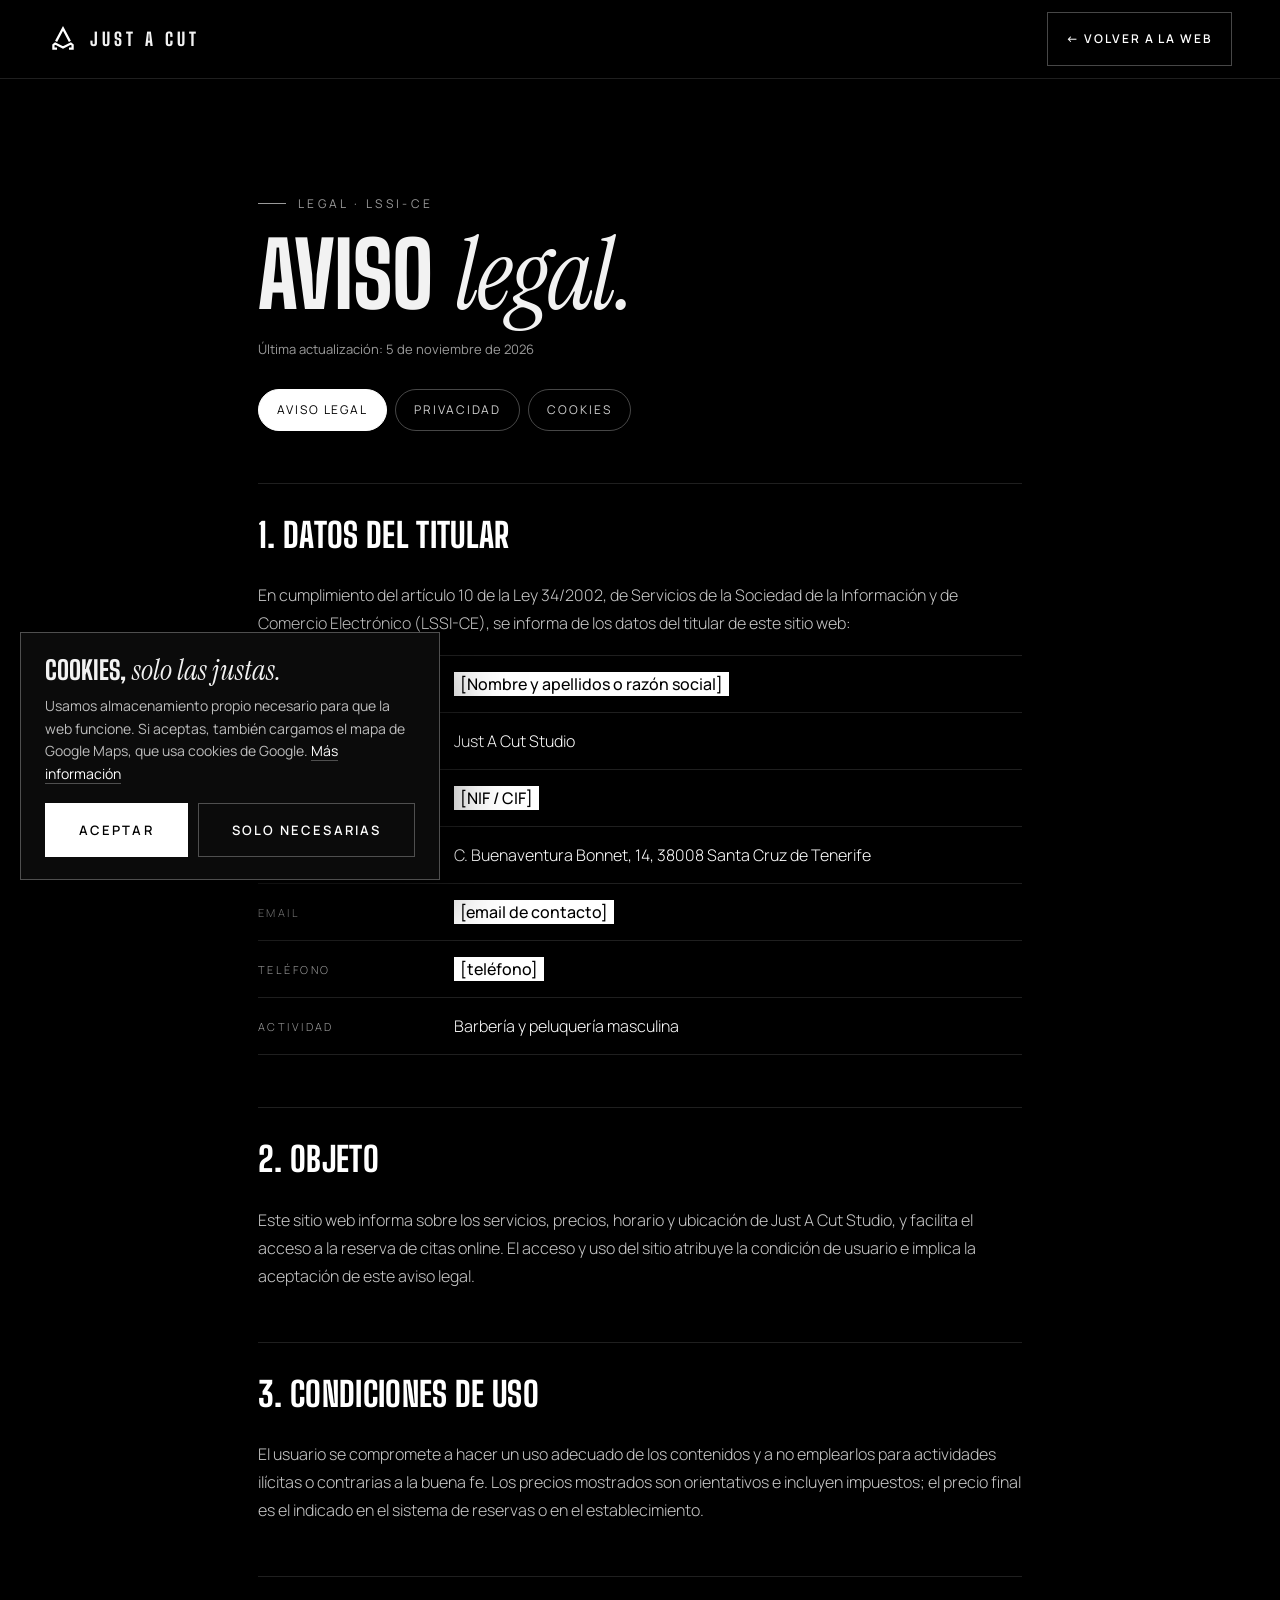
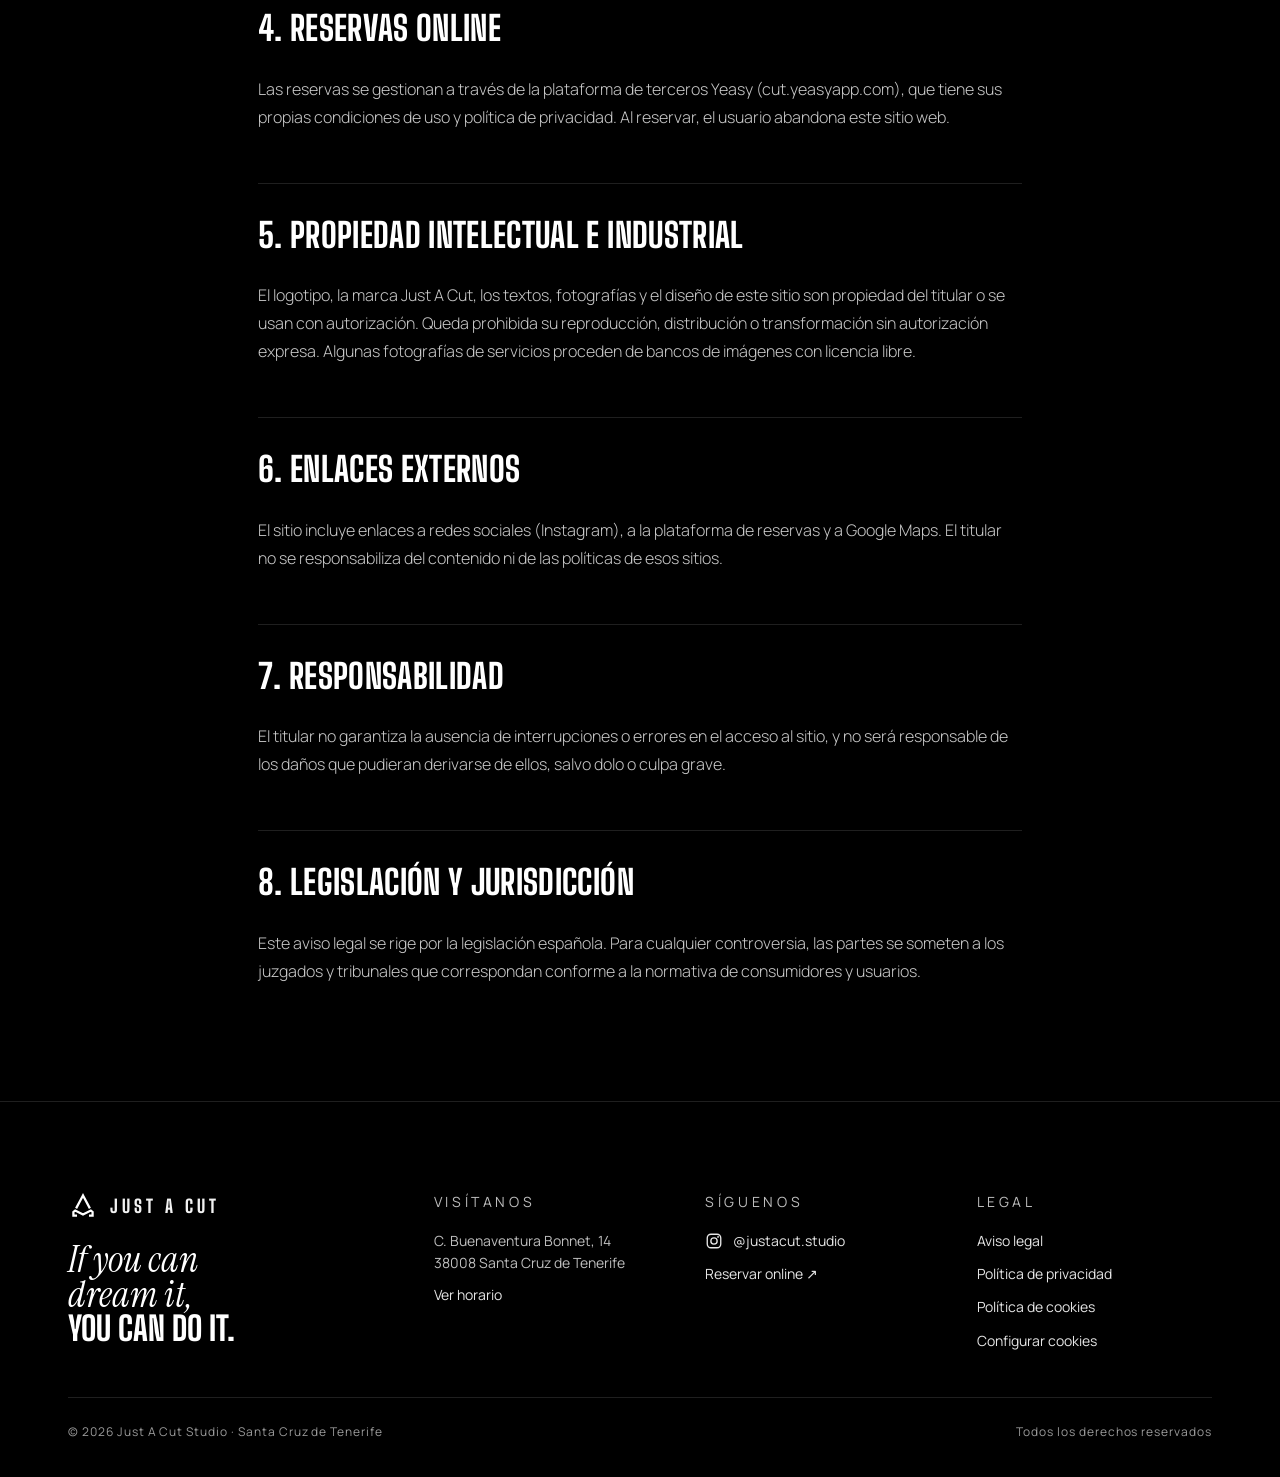
==== aviso-legal.html @ 25619ff8 "Legal pages, cookie consent, gallery spotlight, Ali & Hamu sections, history, chair CTA" ====
<!doctype html>
<html lang="es">
<head>
  <meta charset="utf-8">
  <meta name="viewport" content="width=device-width, initial-scale=1, viewport-fit=cover">
  <title>Aviso legal · Just A Cut</title>
  <meta name="robots" content="noindex, follow">
  <meta name="theme-color" content="#000000">
  <link rel="icon" href="assets/logo.svg" type="image/svg+xml">
  <link rel="preconnect" href="https://fonts.googleapis.com">
  <link rel="preconnect" href="https://fonts.gstatic.com" crossorigin>
  <link href="https://fonts.googleapis.com/css2?family=Big+Shoulders+Display:wght@500;700;800;900&family=Instrument+Serif:ital@0;1&family=Manrope:wght@300;400;500;600&display=swap" rel="stylesheet">
  <link rel="stylesheet" href="styles.css">
</head>
<body class="legal-page is-ready">
  <header class="nav is-scrolled legal-nav">
    <a href="index.html" class="nav-brand"><img src="assets/logo.svg" alt="" width="30" height="30"><span>JUST A CUT</span></a>
    <a href="index.html" class="btn btn-ghost legal-back">← Volver a la web</a>
  </header>
  <main class="legal">
    <div class="container legal-wrap">
      <p class="eyebrow">Legal · LSSI-CE</p>
      <h1 class="h2 h2-mix"><span class="t-caps">Aviso</span> <em class="t-serif">legal.</em></h1>
      <p class="legal-upd">Última actualización: 5 de noviembre de 2026</p>
      <nav class="legal-tabs" aria-label="Textos legales">
        <a href="aviso-legal.html" aria-current="page">Aviso legal</a>
        <a href="privacidad.html">Privacidad</a>
        <a href="cookies.html">Cookies</a>
      </nav>
      <article class="legal-body">

<h2>1. Datos del titular</h2>
<p>En cumplimiento del artículo 10 de la Ley 34/2002, de Servicios de la Sociedad de la Información y de Comercio Electrónico (LSSI-CE), se informa de los datos del titular de este sitio web:</p>
<dl class="legal-data">
  <div><dt>Titular</dt><dd><span class="ph">[Nombre y apellidos o razón social]</span></dd></div>
  <div><dt>Nombre comercial</dt><dd>Just A Cut Studio</dd></div>
  <div><dt>NIF / CIF</dt><dd><span class="ph">[NIF / CIF]</span></dd></div>
  <div><dt>Domicilio</dt><dd>C. Buenaventura Bonnet, 14, 38008 Santa Cruz de Tenerife</dd></div>
  <div><dt>Email</dt><dd><span class="ph">[email de contacto]</span></dd></div>
  <div><dt>Teléfono</dt><dd><span class="ph">[teléfono]</span></dd></div>
  <div><dt>Actividad</dt><dd>Barbería y peluquería masculina</dd></div>
</dl>
<h2>2. Objeto</h2>
<p>Este sitio web informa sobre los servicios, precios, horario y ubicación de Just A Cut Studio, y facilita el acceso a la reserva de citas online. El acceso y uso del sitio atribuye la condición de usuario e implica la aceptación de este aviso legal.</p>
<h2>3. Condiciones de uso</h2>
<p>El usuario se compromete a hacer un uso adecuado de los contenidos y a no emplearlos para actividades ilícitas o contrarias a la buena fe. Los precios mostrados son orientativos e incluyen impuestos; el precio final es el indicado en el sistema de reservas o en el establecimiento.</p>
<h2>4. Reservas online</h2>
<p>Las reservas se gestionan a través de la plataforma de terceros Yeasy (cut.yeasyapp.com), que tiene sus propias condiciones de uso y política de privacidad. Al reservar, el usuario abandona este sitio web.</p>
<h2>5. Propiedad intelectual e industrial</h2>
<p>El logotipo, la marca Just A Cut, los textos, fotografías y el diseño de este sitio son propiedad del titular o se usan con autorización. Queda prohibida su reproducción, distribución o transformación sin autorización expresa. Algunas fotografías de servicios proceden de bancos de imágenes con licencia libre.</p>
<h2>6. Enlaces externos</h2>
<p>El sitio incluye enlaces a redes sociales (Instagram), a la plataforma de reservas y a Google Maps. El titular no se responsabiliza del contenido ni de las políticas de esos sitios.</p>
<h2>7. Responsabilidad</h2>
<p>El titular no garantiza la ausencia de interrupciones o errores en el acceso al sitio, y no será responsable de los daños que pudieran derivarse de ellos, salvo dolo o culpa grave.</p>
<h2>8. Legislación y jurisdicción</h2>
<p>Este aviso legal se rige por la legislación española. Para cualquier controversia, las partes se someten a los juzgados y tribunales que correspondan conforme a la normativa de consumidores y usuarios.</p>

      </article>
    </div>
  </main>
  <footer class="footer">
    <div class="container">
      <div class="footer-grid">
        <div class="footer-brand">
          <a href="index.html#inicio" class="nav-brand"><img src="assets/logo.svg" alt="" width="30" height="30"><span>JUST A CUT</span></a>
          <p class="footer-quote"><em>If you can dream it,</em> you can do it.</p>
        </div>
        <div class="footer-col">
          <p class="footer-k">Visítanos</p>
          <p>C. Buenaventura Bonnet, 14<br>38008 Santa Cruz de Tenerife</p>
          <a href="index.html#horario">Ver horario</a>
        </div>
        <div class="footer-col">
          <p class="footer-k">Síguenos</p>
          <a class="footer-social" href="https://www.instagram.com/justacut.studio/" target="_blank" rel="noopener"><svg viewBox="0 0 24 24" width="18" height="18" aria-hidden="true"><rect x="3" y="3" width="18" height="18" rx="5" fill="none" stroke="currentColor" stroke-width="1.8"/><circle cx="12" cy="12" r="4.2" fill="none" stroke="currentColor" stroke-width="1.8"/><circle cx="17.4" cy="6.6" r="1.2" fill="currentColor"/></svg><span>@justacut.studio</span></a>
          <a href="https://cut.yeasyapp.com/LoAVEZ" target="_blank" rel="noopener">Reservar online ↗</a>
        </div>
        <div class="footer-col">
          <p class="footer-k">Legal</p>
          <a href="aviso-legal.html">Aviso legal</a>
          <a href="privacidad.html">Política de privacidad</a>
          <a href="cookies.html">Política de cookies</a>
          <button type="button" class="footer-link js-cookie-settings">Configurar cookies</button>
        </div>
      </div>
      <div class="footer-bottom">
        <p>© <span id="year">2026</span> Just A Cut Studio · Santa Cruz de Tenerife</p>
        <p>Todos los derechos reservados</p>
      </div>
    </div>
  </footer>
  <script src="consent.js"></script>
</body>
</html>
---- styles.css ----
/* =========================================================
   JUST A CUT · Estudio de barbería · Santa Cruz de Tenerife
   ========================================================= */
:root {
  --black: #000;
  --ink: #0a0a0a;
  --ink-2: #121212;
  --line: rgba(255, 255, 255, .12);
  --line-strong: rgba(255, 255, 255, .28);
  --white: #fff;
  --text: #f2f2f2;
  --muted: #9a9a9a;
  --display: "Big Shoulders Display", "Arial Narrow", Impact, sans-serif;
  --body: "Manrope", system-ui, -apple-system, "Segoe UI", sans-serif;
  --ease: cubic-bezier(.2, .7, .1, 1);
  --gutter: clamp(16px, 4vw, 48px);
}

*, *::before, *::after { box-sizing: border-box; }
html { scroll-behavior: smooth; -webkit-text-size-adjust: 100%; }
body {
  margin: 0;
  background: var(--black);
  color: var(--text);
  font-family: var(--body);
  font-size: 16px;
  line-height: 1.6;
  -webkit-font-smoothing: antialiased;
  overflow-x: hidden;
}
body.is-intro { overflow: hidden; }
img { max-width: 100%; display: block; }
a { color: inherit; text-decoration: none; }
::selection { background: #fff; color: #000; }

.container { width: 100%; max-width: 1240px; margin: 0 auto; padding: 0 var(--gutter); }

/* ---------- Tipografía ---------- */
.eyebrow {
  font-size: 12px;
  letter-spacing: .28em;
  text-transform: uppercase;
  color: var(--muted);
  margin: 0 0 20px;
  display: flex; align-items: center; gap: 12px;
}
.eyebrow::before { content: ""; width: 28px; height: 1px; background: currentColor; }
.h2 {
  font-family: var(--display);
  font-weight: 800;
  text-transform: uppercase;
  font-size: clamp(44px, 7vw, 104px);
  line-height: .9;
  letter-spacing: -.005em;
  margin: 0 0 28px;
}
.muted { color: #555; }
.lead { font-size: clamp(16px, 1.4vw, 19px); color: #c9c9c9; max-width: 54ch; font-weight: 300; }
.note { color: var(--muted); font-size: 14px; margin-top: 32px; }

/* ---------- Botones ---------- */
.btn {
  --h: 54px;
  display: inline-flex; align-items: center; justify-content: center; gap: 10px;
  height: var(--h); padding: 0 28px;
  font-family: var(--body); font-weight: 600; font-size: 13px;
  letter-spacing: .16em; text-transform: uppercase;
  border: 1px solid var(--white);
  border-radius: 0;
  position: relative; overflow: hidden; isolation: isolate;
  transition: color .45s var(--ease), border-color .45s var(--ease);
  cursor: pointer;
}
.btn::after {
  content: ""; position: absolute; inset: 0; z-index: -1;
  transform: translateY(101%);
  transition: transform .45s var(--ease);
}
.btn-solid { background: var(--white); color: var(--black); }
.btn-solid::after { background: var(--black); }
.btn-solid:hover { color: var(--white); }
.btn-ghost { color: var(--white); background: transparent; border-color: var(--line-strong); }
.btn-ghost::after { background: var(--white); }
.btn-ghost:hover { color: var(--black); border-color: var(--white); }
.btn:hover::after { transform: translateY(0); }
.btn-sm { --h: 42px; padding: 0 20px; font-size: 12px; }
.btn-lg { --h: 64px; padding: 0 40px; font-size: 14px; }
.btn:focus-visible, a:focus-visible, button:focus-visible { outline: 2px solid #fff; outline-offset: 3px; }

/* =========================================================
   INTRO
   ========================================================= */
#intro {
  position: fixed; inset: 0; z-index: 100;
  background: #000;
  transition: clip-path 1.1s cubic-bezier(.77, 0, .18, 1);
  clip-path: inset(0 0 0 0);
}
#intro.is-leaving { clip-path: inset(0 0 100% 0); }
#intro.is-gone { display: none; }
#intro-canvas { position: absolute; inset: 0; width: 100%; height: 100%; }
.intro-flash {
  position: absolute; inset: 0; background: #fff; opacity: 0; pointer-events: none;
}
.intro-reveal {
  position: absolute; inset: 0;
  display: flex; flex-direction: column; align-items: center; justify-content: center; gap: 26px;
  pointer-events: none;
  background: radial-gradient(ellipse 46% 40% at 50% 50%, rgba(0,0,0,.92) 0%, rgba(0,0,0,.6) 55%, transparent 100%);
  opacity: 0; transition: opacity .6s;
}
#intro.show-logo .intro-reveal { opacity: 1; }
.intro-logo {
  width: clamp(96px, 16vw, 168px); height: auto;
  opacity: 0; transform: scale(.6);
  filter: drop-shadow(0 0 24px rgba(255,255,255,.55));
}
.intro-word {
  display: flex; gap: .32em;
  font-family: var(--display); font-weight: 800;
  font-size: clamp(30px, 6vw, 72px); letter-spacing: .32em; line-height: 1;
  margin-right: -.32em;
}
.intro-word span { opacity: 0; transform: translateY(40%); display: inline-block; }
#intro.show-logo .intro-logo { animation: logoIn 1s var(--ease) forwards; }
#intro.show-logo .intro-word span { animation: wordIn .9s var(--ease) forwards; }
#intro.show-logo .intro-word span:nth-child(1) { animation-delay: .25s; }
#intro.show-logo .intro-word span:nth-child(2) { animation-delay: .35s; }
#intro.show-logo .intro-word span:nth-child(3) { animation-delay: .45s; }
@keyframes logoIn { to { opacity: 1; transform: scale(1); } }
@keyframes wordIn { to { opacity: 1; transform: none; } }

.intro-skip {
  position: absolute; right: var(--gutter); bottom: max(24px, env(safe-area-inset-bottom));
  background: none; border: 0; color: rgba(255,255,255,.55);
  font: 500 11px/1 var(--body); letter-spacing: .28em; text-transform: uppercase;
  padding: 12px 0; cursor: pointer;
  border-bottom: 1px solid rgba(255,255,255,.25);
  transition: color .3s;
}
.intro-skip:hover { color: #fff; }

/* =========================================================
   NAV
   ========================================================= */
.nav {
  position: fixed; top: 0; left: 0; right: 0; z-index: 50;
  display: flex; align-items: center; justify-content: space-between;
  padding: 18px var(--gutter);
  transition: background .4s, padding .4s, border-color .4s;
  border-bottom: 1px solid transparent;
}
.nav.is-scrolled {
  background: rgba(0,0,0,.72);
  backdrop-filter: blur(14px); -webkit-backdrop-filter: blur(14px);
  border-bottom-color: var(--line);
  padding-top: 12px; padding-bottom: 12px;
}
.nav-brand { display: flex; align-items: center; gap: 12px; position: relative; z-index: 2; }
.nav-brand span { font-family: var(--display); font-weight: 800; letter-spacing: .22em; font-size: 18px; }
.nav-links { display: flex; align-items: center; gap: 34px; }
.nav-links a:not(.btn) {
  font-size: 12px; letter-spacing: .2em; text-transform: uppercase; color: #cfcfcf;
  position: relative; padding: 6px 0;
}
.nav-links a:not(.btn)::after {
  content: ""; position: absolute; left: 0; right: 0; bottom: 0; height: 1px; background: #fff;
  transform: scaleX(0); transform-origin: right; transition: transform .4s var(--ease);
}
.nav-links a:not(.btn):hover { color: #fff; }
.nav-links a:not(.btn):hover::after { transform: scaleX(1); transform-origin: left; }
.nav-toggle { display: none; }

@media (max-width: 860px) {
  .nav-toggle {
    display: grid; place-content: center; gap: 7px;
    width: 44px; height: 44px; background: none; border: 0; cursor: pointer; position: relative; z-index: 2;
  }
  .nav-toggle span { width: 26px; height: 1.5px; background: #fff; transition: transform .4s var(--ease); }
  .nav-toggle[aria-expanded="true"] span:first-child { transform: translateY(4.25px) rotate(45deg); }
  .nav-toggle[aria-expanded="true"] span:last-child { transform: translateY(-4.25px) rotate(-45deg); }
  .nav-links {
    position: fixed; inset: 0; background: #000;
    flex-direction: column; justify-content: center; gap: 26px;
    clip-path: inset(0 0 100% 0); transition: clip-path .6s cubic-bezier(.77,0,.18,1);
  }
  .nav-links.is-open { clip-path: inset(0 0 0 0); }
  .nav-links a:not(.btn) { font-family: var(--display); font-size: 44px; font-weight: 800; letter-spacing: .04em; color: #fff; }
  .nav-links .btn { margin-top: 16px; }
}

/* =========================================================
   HERO
   ========================================================= */
.hero {
  position: relative; min-height: 100vh; min-height: 100svh;
  display: flex; align-items: flex-end;
  padding: 140px 0 clamp(64px, 10vh, 120px);
  overflow: hidden;
}
#hero-canvas, #cta-canvas { position: absolute; inset: 0; width: 100%; height: 100%; }
.hero-vignette {
  position: absolute; inset: 0; pointer-events: none;
  background:
    linear-gradient(to top, #000 0%, rgba(0,0,0,.85) 30%, rgba(0,0,0,.15) 70%, rgba(0,0,0,.5) 100%),
    radial-gradient(ellipse at 50% 30%, transparent 30%, rgba(0,0,0,.6) 100%);
}
.hero-content { position: relative; z-index: 2; width: 100%; max-width: 1240px; margin: 0 auto; padding: 0 var(--gutter); }
.hero-title {
  font-family: var(--display); font-weight: 900; text-transform: uppercase;
  font-size: clamp(84px, 17vw, 248px); line-height: .82; letter-spacing: -.01em;
  margin: 0 0 32px;
}
.hero-title .line { display: block; overflow: hidden; padding-bottom: .02em; }
.hero-title .line > span { display: inline-block; transform: translateY(105%); transition: transform 1.2s var(--ease); }
.hero-title .line:nth-child(2) > span { transition-delay: .12s; }
.hero-title .hex-dot { display: inline-block; width: .11em; height: .127em; margin-left: .05em; vertical-align: baseline; }
body.is-ready .hero-title .line > span { transform: none; }
.hero-sub { font-size: clamp(16px, 1.5vw, 20px); color: #bdbdbd; max-width: 46ch; margin: 0 0 36px; font-weight: 300; }
.hero-cta { display: flex; flex-wrap: wrap; gap: 14px; }
.hero-scroll {
  position: absolute; right: var(--gutter); bottom: clamp(64px, 10vh, 120px); z-index: 2;
  width: 1px; height: 84px; background: var(--line);
  overflow: hidden;
}
.hero-scroll span { position: absolute; left: 0; top: 0; width: 1px; height: 30px; background: #fff; animation: scrollLine 2.2s var(--ease) infinite; }
@keyframes scrollLine { 0% { transform: translateY(-30px); } 100% { transform: translateY(84px); } }
@media (max-width: 600px) { .hero-scroll { display: none; } .hero-cta .btn { flex: 1 1 100%; } }

/* =========================================================
   MARQUEE
   ========================================================= */
.marquee {
  border-top: 1px solid var(--line); border-bottom: 1px solid var(--line);
  overflow: hidden; padding: 22px 0; background: #000;
}
.marquee-track {
  display: flex; align-items: center; gap: 40px; width: max-content;
  animation: marquee 38s linear infinite;
  font-family: var(--display); font-weight: 800; text-transform: uppercase;
  font-size: clamp(28px, 4vw, 52px); letter-spacing: .02em; line-height: 1;
  white-space: nowrap;
}
.marquee-track span:nth-of-type(even) { color: transparent; -webkit-text-stroke: 1px #fff; }
.hex {
  width: 22px; height: 25px; flex: none;
  background: #fff;
  clip-path: polygon(50% 0, 100% 25%, 100% 75%, 50% 100%, 0 75%, 0 25%);
}
@keyframes marquee { to { transform: translateX(-50%); } }

/* =========================================================
   SECCIONES
   ========================================================= */
.section { padding: clamp(96px, 14vw, 180px) 0; position: relative; }
.section-head { margin-bottom: clamp(48px, 7vw, 88px); }

/* Estudio */
.studio-grid { display: grid; grid-template-columns: .95fr 1.05fr; gap: clamp(48px, 7vw, 110px); align-items: center; }
.studio-media { margin: 0; }
.studio-media figcaption, .g-item figcaption {
  font-size: 11px; letter-spacing: .26em; text-transform: uppercase; color: var(--muted); margin-top: 18px;
}
@media (max-width: 860px) {
  .studio-grid { grid-template-columns: 1fr; }
  .studio-media { order: 2; }
}


/* Servicios */
.services { background: var(--ink); }
.service-list { list-style: none; margin: 0; padding: 0; border-top: 1px solid var(--line); }
.service {
  display: grid; grid-template-columns: 80px 1fr auto; gap: 24px; align-items: center;
  padding: 34px 0; border-bottom: 1px solid var(--line);
  position: relative;
}
.service::before {
  content: ""; position: absolute; left: 0; right: 0; bottom: -1px; height: 1px; background: #fff;
  transform: scaleX(0); transform-origin: left; transition: transform .7s var(--ease);
}
.service:hover::before { transform: scaleX(1); }
.service-num { font-family: var(--display); font-size: 18px; color: var(--muted); font-weight: 700; letter-spacing: .1em; }
.service h3 {
  font-family: var(--display); font-weight: 800; text-transform: uppercase;
  font-size: clamp(30px, 4vw, 56px); line-height: 1; margin: 0 0 8px;
  transition: transform .6s var(--ease);
}
.service:hover h3 { transform: translateX(10px); }
.service p { margin: 0; color: var(--muted); max-width: 60ch; }
.service-cta {
  font-size: 12px; letter-spacing: .2em; text-transform: uppercase; white-space: nowrap;
  border: 1px solid var(--line-strong); padding: 14px 20px; transition: background .4s, color .4s, border-color .4s;
}
.service-cta:hover { background: #fff; color: #000; border-color: #fff; }
@media (max-width: 700px) {
  .service { grid-template-columns: 44px 1fr; gap: 12px 16px; padding: 28px 0; }
  .service-cta { grid-column: 2; justify-self: start; margin-top: 8px; }
}

/* Frase */
.quote { position: relative; padding: clamp(110px, 16vw, 220px) 0; overflow: hidden; background: #fff; color: #000; }
.quote-bg { position: absolute; inset: 0; opacity: .1; }
.quote-bg img { width: 100%; height: 100%; object-fit: cover; filter: grayscale(1); }
.quote .container { position: relative; }
.quote-text {
  font-family: var(--display); font-weight: 900; text-transform: uppercase;
  font-size: clamp(64px, 13vw, 200px); line-height: .86; margin: 0;
}
.qline { display: block; transform: translateX(var(--qx, 0)); will-change: transform; }
.qline.outline { color: transparent; -webkit-text-stroke: 2px #000; }
.quote-cap { margin: 40px 0 0; font-size: 12px; letter-spacing: .26em; text-transform: uppercase; color: #555; }

/* Galería */
.gallery-grid {
  display: grid; gap: 16px;
  grid-template-columns: 1.2fr 1fr 1fr;
  grid-template-rows: repeat(2, minmax(220px, 34vw));
  max-height: 900px;
}
.g-item { margin: 0; position: relative; overflow: hidden; background: #111; }
.g-tall { grid-row: span 2; }
.g-insta { grid-column: span 2; }
.g-item img { width: 100%; height: 100%; object-fit: cover; filter: grayscale(1) contrast(1.1); transition: transform 1.4s var(--ease), filter .8s; }
.g-item:hover img { transform: scale(1.05); }
.g-item figcaption {
  position: absolute; left: 0; bottom: 0; right: 0; margin: 0; padding: 40px 20px 18px; color: #fff;
  background: linear-gradient(to top, rgba(0,0,0,.8), transparent);
}
.g-insta {
  display: flex; flex-direction: column; justify-content: flex-end; gap: 8px;
  padding: 28px; border: 1px solid var(--line); background: #000;
  transition: background .5s, color .5s;
}
.g-insta svg { margin-bottom: auto; }
.g-insta span { font-family: var(--display); font-weight: 800; font-size: clamp(26px, 2.6vw, 38px); line-height: 1; }
.g-insta small { color: var(--muted); font-size: 12px; letter-spacing: .16em; text-transform: uppercase; transition: color .5s; }
.g-insta:hover { background: #fff; color: #000; }
.g-insta:hover small { color: #333; }
@media (max-width: 860px) {
  .gallery-grid { grid-template-columns: 1fr 1fr; grid-template-rows: none; grid-auto-rows: 64vw; max-height: none; }
  .g-tall { grid-column: span 2; grid-row: auto; }
  .g-insta { grid-column: span 2; }
}
@media (max-width: 520px) {
  .gallery-grid { grid-template-columns: 1fr; grid-auto-rows: 100vw; }
  .g-tall, .g-insta { grid-column: auto; }
  .g-insta { height: 56vw; align-self: start; }
}

/* CTA band */
.cta-band { position: relative; overflow: hidden; padding: clamp(120px, 16vw, 220px) 0; text-align: center; border-top: 1px solid var(--line); border-bottom: 1px solid var(--line); }
.cta-band::before { content: ""; position: absolute; inset: 0; background: radial-gradient(ellipse at center, rgba(0,0,0,.25) 0%, rgba(0,0,0,.92) 70%); z-index: 1; pointer-events: none; }
.cta-inner { position: relative; z-index: 2; display: flex; flex-direction: column; align-items: center; }
.cta-poles { display: flex; align-items: center; gap: clamp(28px, 6vw, 80px); margin-bottom: 40px; --pw: 22px; --ph: 96px; }
.cta-logo { filter: drop-shadow(0 0 18px rgba(255,255,255,.45)); }
.cta-band .lead { margin: 0 auto 44px; }

/* Ubicación */
.loc-grid { display: grid; grid-template-columns: 1fr 1.15fr; gap: clamp(40px, 6vw, 90px); align-items: stretch; }
.info { margin: 12px 0 40px; display: grid; gap: 0; border-top: 1px solid var(--line); }
.info div { display: grid; grid-template-columns: 120px 1fr; gap: 16px; padding: 20px 0; border-bottom: 1px solid var(--line); }
.info dt { font-size: 11px; letter-spacing: .24em; text-transform: uppercase; color: var(--muted); padding-top: 4px; }
.info dd { margin: 0; font-size: 17px; }
.info a { border-bottom: 1px solid var(--line-strong); transition: border-color .3s; }
.info a:hover { border-color: #fff; }
.map { min-height: 420px; border: 1px solid var(--line); position: relative; overflow: hidden; }
.map iframe { position: absolute; inset: 0; width: 100%; height: 100%; border: 0; filter: grayscale(1) invert(.92) contrast(1.1); }
@media (max-width: 860px) { .loc-grid { grid-template-columns: 1fr; } .map { min-height: 340px; } }
@media (max-width: 420px) { .info div { grid-template-columns: 1fr; gap: 6px; } }

/* Footer */
.footer { padding: 56px 0 calc(40px + env(safe-area-inset-bottom)); border-top: 1px solid var(--line); }
.footer-inner { display: flex; flex-wrap: wrap; align-items: center; justify-content: space-between; gap: 18px; }
.footer p { margin: 0; color: var(--muted); font-size: 14px; }
.footer .small { font-size: 12px; }

/* Botón flotante (móvil) */
.fab {
  position: fixed; z-index: 40; left: 16px; right: 16px; bottom: max(16px, env(safe-area-inset-bottom));
  height: 56px; display: none; align-items: center; justify-content: center;
  background: #fff; color: #000; font-weight: 700; font-size: 13px; letter-spacing: .2em; text-transform: uppercase;
  transform: translateY(140%); transition: transform .5s var(--ease);
  box-shadow: 0 10px 40px rgba(0,0,0,.6);
}
.fab.is-visible { transform: none; }
@media (max-width: 700px) { .fab { display: flex; } .footer { padding-bottom: 100px; } }

/* Revelados al hacer scroll */
.reveal { opacity: 0; transform: translateY(36px); transition: opacity 1s var(--ease), transform 1s var(--ease); }
.reveal.is-in { opacity: 1; transform: none; }

@media (prefers-reduced-motion: reduce) {
  *, *::before, *::after { animation-duration: .01ms !important; animation-iteration-count: 1 !important; transition-duration: .01ms !important; }
  html { scroll-behavior: auto; }
  .reveal { opacity: 1; transform: none; }
}

/* ---------- Quiénes somos ---------- */
.studio-media .tilt-inner { aspect-ratio: 4 / 3.4; }
.studio-media img { width: 100%; height: 100%; object-fit: cover; filter: grayscale(1) contrast(1.1); }
.facts { list-style: none; padding: 0; margin: 40px 0 40px; border-top: 1px solid var(--line); }
.facts li { display: grid; grid-template-columns: 150px 1fr; gap: 16px; padding: 18px 0; border-bottom: 1px solid var(--line); }
.fact-k { font-size: 11px; letter-spacing: .24em; text-transform: uppercase; color: var(--muted); padding-top: 4px; }
.fact-v { font-size: 17px; }
.studio-cta { display: flex; flex-wrap: wrap; gap: 14px; }
@media (max-width: 480px) { .facts li { grid-template-columns: 1fr; gap: 4px; } .studio-cta .btn { flex: 1 1 100%; } }

/* ---------- Relieve 3D en fotos ---------- */
[data-tilt] { perspective: 900px; }
.tilt-inner, .g-item[data-tilt] { position: relative; overflow: hidden; background: #111; }
[data-tilt] .tilt-inner, .g-item[data-tilt] {
  transform: rotateX(var(--rx, 0deg)) rotateY(var(--ry, 0deg));
  transition: transform .8s var(--ease);
  transform-style: preserve-3d;
}
[data-tilt].is-tilting .tilt-inner, .g-item[data-tilt].is-tilting { transition: transform .12s linear; }
.tilt-glare, .g-item[data-tilt]::after {
  content: ""; position: absolute; inset: 0; pointer-events: none; opacity: 0; transition: opacity .5s;
  background: radial-gradient(circle at var(--gx, 50%) var(--gy, 50%), rgba(255,255,255,.28), transparent 45%);
  mix-blend-mode: soft-light;
}
[data-tilt].is-tilting .tilt-glare, .g-item[data-tilt].is-tilting::after { opacity: 1; }

/* ---------- Cursor ---------- */
.has-cursor, .has-cursor a, .has-cursor button { cursor: none; }
.has-cursor iframe { cursor: auto; }
.cursor { position: fixed; inset: 0; pointer-events: none; z-index: 300; opacity: 0; transition: opacity .3s; mix-blend-mode: difference; }
.cursor.is-on { opacity: 1; }
.scissors, .cursor-label { position: fixed; left: 0; top: 0; will-change: transform; }
.scissors { overflow: visible; filter: drop-shadow(0 0 1px rgba(0,0,0,.4)); }
.scissors .blade { transform-origin: 19px 19px; transition: transform .35s var(--ease); }
.scissors .blade-a { transform: rotate(-9deg); }
.scissors .blade-b { transform: rotate(9deg); }
.cursor.is-link .blade-a { transform: rotate(-18deg); }
.cursor.is-link .blade-b { transform: rotate(18deg); }
.cursor.is-snip .blade-a { animation: snipA .32s cubic-bezier(.5,0,.2,1); }
.cursor.is-snip .blade-b { animation: snipB .32s cubic-bezier(.5,0,.2,1); }
@keyframes snipA { 0% { transform: rotate(-20deg); } 45% { transform: rotate(2deg); } 100% { transform: rotate(-9deg); } }
@keyframes snipB { 0% { transform: rotate(20deg); } 45% { transform: rotate(-2deg); } 100% { transform: rotate(9deg); } }
.cursor-label {
  font: 700 9px/1 var(--body); letter-spacing: .2em; text-transform: uppercase; color: #fff;
  opacity: 0; transition: opacity .3s; white-space: nowrap;
}
.cursor.has-label .cursor-label { opacity: 1; }
.snip-hair {
  position: fixed; z-index: 299; pointer-events: none; width: 1.5px; height: var(--len, 10px);
  background: #fff; mix-blend-mode: difference; border-radius: 1px;
  animation: hairFall 1.1s cubic-bezier(.3,.1,.6,1) forwards;
}
@keyframes hairFall {
  0% { opacity: 1; transform: translate(0, 0) rotate(0deg); }
  100% { opacity: 0; transform: translate(var(--dx), 70px) rotate(var(--r)); }
}
@media (hover: none) { .cursor { display: none; } }
.btn, .service-cta, .nav-brand { transition: color .45s var(--ease), border-color .45s var(--ease), background .4s, transform .5s var(--ease); }

/* ---------- Vista previa en servicios ---------- */
.service-preview {
  position: fixed; left: 0; top: 0; z-index: 30; pointer-events: none;
  width: 260px; height: 320px; overflow: hidden;
  opacity: 0; scale: .7; transition: opacity .35s, scale .5s var(--ease);
}
.service-preview.is-on { opacity: 1; scale: 1; }
.service-preview img { width: 100%; height: 100%; object-fit: cover; filter: grayscale(1) contrast(1.15); }

/* marquesina inclinada por la velocidad de scroll */
.marquee { --skew: 0deg; }
.marquee-track span, .marquee-track .hex { transform: skewX(var(--skew)); display: inline-block; }

/* ---------- Poste de barbero ---------- */
.pole { display: flex; flex-direction: column; align-items: center; width: var(--pw, 46px); filter: drop-shadow(0 0 28px rgba(255,255,255,.18)); }
.pole-cap {
  width: 120%; height: calc(var(--pw, 46px) * .5); border-radius: 50% / 40%;
  background: linear-gradient(90deg, #050505, #3a3a3a 35%, #0c0c0c 60%, #000);
  border: 1px solid rgba(255,255,255,.14);
}
.pole-cap:first-child { border-radius: 50% 50% 20% 20% / 70% 70% 30% 30%; }
.pole-cap:last-child { border-radius: 20% 20% 50% 50% / 30% 30% 70% 70%; }
.pole-cap::before { content: ""; display: block; width: 26%; height: 50%; margin: -40% auto 0; border-radius: 50% 50% 0 0; background: inherit; }
.pole-cap:last-child::before { display: none; }
.pole-glass {
  position: relative; width: 100%; height: var(--ph, 210px); overflow: hidden;
  border-left: 1px solid rgba(255,255,255,.2); border-right: 1px solid rgba(255,255,255,.2);
  background: #fff;
}
.pole-stripes {
  position: absolute; inset: 0;
  background: repeating-linear-gradient(-48deg, #0a0a0a 0 12px, #f5f5f5 12px 26px);
  background-size: 100% calc(26px / sin(48deg));
  background-position: 0 var(--pole-y, 0px);
}
.pole-glass::after {
  content: ""; position: absolute; inset: 0;
  background: linear-gradient(90deg, rgba(0,0,0,.65) 0%, rgba(0,0,0,.1) 28%, rgba(255,255,255,.35) 40%, rgba(0,0,0,0) 55%, rgba(0,0,0,.55) 100%);
}
.pole-mini { --pw: 14px; --ph: 40px; filter: none; }
.pole-mini .pole-cap::before { display: none; }

/* ---------- Reserva integrada ---------- */
.book { position: fixed; inset: 0; z-index: 200; }
.book[hidden] { display: none; }
.book-backdrop { position: absolute; inset: 0; background: rgba(0,0,0,.6); backdrop-filter: blur(6px); -webkit-backdrop-filter: blur(6px); opacity: 0; transition: opacity .5s; }
.book-panel {
  position: absolute; top: 0; right: 0; bottom: 0; width: min(560px, 100%);
  background: #0a0a0a; border-left: 1px solid var(--line);
  display: flex; flex-direction: column;
  transform: translateX(100%); transition: transform .7s cubic-bezier(.77,0,.18,1);
}
.book.is-open .book-backdrop { opacity: 1; }
.book.is-open .book-panel { transform: none; }
.book-head { display: flex; align-items: center; justify-content: space-between; gap: 12px; padding: 16px 20px; border-bottom: 1px solid var(--line); }
.book-brand { display: flex; align-items: center; gap: 12px; font-family: var(--display); font-weight: 800; font-size: 20px; letter-spacing: .08em; text-transform: uppercase; }
.book-actions { display: flex; align-items: center; gap: 14px; }
.book-ext { font-size: 11px; letter-spacing: .14em; text-transform: uppercase; color: var(--muted); border-bottom: 1px solid var(--line-strong); padding-bottom: 2px; }
.book-ext:hover { color: #fff; }
.book-close { width: 44px; height: 44px; background: none; border: 1px solid var(--line-strong); display: grid; place-content: center; cursor: pointer; }
.book-close span { width: 18px; height: 1.5px; background: #fff; grid-area: 1 / 1; }
.book-close span:first-child { transform: rotate(45deg); }
.book-close span:last-child { transform: rotate(-45deg); }
.book-body { position: relative; flex: 1; background: #fff; }
.book-body iframe { position: absolute; inset: 0; width: 100%; height: 100%; border: 0; opacity: 0; transition: opacity .5s; }
.book-body.is-loaded iframe { opacity: 1; }
.book-loading { position: absolute; inset: 0; display: flex; flex-direction: column; align-items: center; justify-content: center; gap: 16px; background: #0a0a0a; color: var(--muted); font-size: 12px; letter-spacing: .2em; text-transform: uppercase; transition: opacity .4s; }
.book-loading .hex { animation: spinHex 1.6s var(--ease) infinite; }
.book-body.is-loaded .book-loading { opacity: 0; pointer-events: none; }
@keyframes spinHex { to { transform: rotate(360deg); } }
@media (max-width: 520px) { .book-ext { display: none; } }

/* ---------- Espejo arqueado (como el del estudio) ---------- */
.mirror .tilt-inner {
  aspect-ratio: 3 / 4.1;
  border-radius: 999px 999px 0 0;
  padding: 10px;
  background: #000;
  box-shadow: 0 0 0 1px rgba(255,255,255,.28), 0 30px 80px rgba(0,0,0,.6), inset 0 0 0 1px rgba(255,255,255,.08);
}
.mirror img { border-radius: 999px 999px 0 0; height: 100%; transform: scaleX(-1); }
.mirror .tilt-inner::before {
  content: ""; position: absolute; inset: 10px; border-radius: 999px 999px 0 0; z-index: 1; pointer-events: none;
  background: linear-gradient(115deg, transparent 30%, rgba(255,255,255,.16) 42%, rgba(255,255,255,.04) 48%, transparent 58%);
  background-size: 250% 100%;
  background-position: var(--sheen, 80%) 0;
  transition: background-position 1s var(--ease);
}
.mirror.is-tilting .tilt-inner::before { --sheen: calc(var(--gx, 50%) * 1.2); transition: background-position .15s linear; }
.mirror .tilt-glare { border-radius: 999px 999px 0 0; inset: 10px; }
.mirror { max-width: 460px; width: 100%; justify-self: center; }

/* ---------- Sillón de barbero dibujado ---------- */
.services-head { display: flex; align-items: flex-end; justify-content: space-between; gap: 32px; }
.chair { width: clamp(120px, 16vw, 200px); height: auto; color: #fff; flex: none; opacity: .9; }
.chair path { stroke-dasharray: 1; stroke-dashoffset: var(--draw, 1); transition: stroke-dashoffset 2.4s var(--ease); }
.chair.is-drawn path { --draw: 0; }
.chair.is-drawn path:nth-child(n+4) { transition-delay: .25s; }
.chair.is-drawn path:nth-child(n+8) { transition-delay: .5s; }
.chair:hover { animation: chairSpin 1.6s var(--ease); }
@keyframes chairSpin { 50% { transform: scaleX(-1); } }
@media (max-width: 600px) { .chair { width: 96px; } }

/* ---------- La capa ---------- */
.cape-sec { position: relative; min-height: 100vh; display: flex; align-items: center; background: #000; overflow: hidden; touch-action: pan-y; }
#cape-canvas { position: absolute; inset: 0; width: 100%; height: 100%; display: block; }
.cape-shade { position: absolute; inset: 0; pointer-events: none;
  background: linear-gradient(90deg, rgba(0,0,0,.78) 0%, rgba(0,0,0,.45) 38%, rgba(0,0,0,0) 62%),
              linear-gradient(to bottom, #000 0%, transparent 14%, transparent 86%, #000 100%); }
.cape-grid { position: relative; z-index: 2; width: 100%; }
.cape-text { max-width: 560px; }
.cape-hint { display: flex; align-items: center; gap: 12px; font-size: 11px; letter-spacing: .24em; text-transform: uppercase; color: var(--muted); margin-top: 28px; }
.cape-hint .hex { width: 10px; height: 11px; }
.cape-sec.no-gl { background: radial-gradient(ellipse at 70% 50%, #1c1c1c, #000 70%); }
@media (max-width: 860px) {
  .cape-sec { align-items: flex-start; min-height: 110vh; }
  .cape-shade { background: linear-gradient(to bottom, rgba(0,0,0,.85) 0%, rgba(0,0,0,.55) 40%, rgba(0,0,0,0) 62%, #000 100%); }
}

/* ---------- Hero: logo como el rótulo de la fachada (letras corpóreas blancas, retroiluminadas) ---------- */
.sr-only { position: absolute; width: 1px; height: 1px; padding: 0; margin: -1px; overflow: hidden; clip: rect(0 0 0 0); white-space: nowrap; border: 0; }
.hero-sign { position: relative; margin: 0 0 34px; font-size: clamp(56px, 10.5vw, 158px); line-height: 1; }
.sign-row {
  position: relative; z-index: 1; display: inline-flex; align-items: center; gap: .04em;
  padding: .42em 0 .5em; opacity: 0;
  filter: drop-shadow(0 0 .14em rgba(255,255,255,.24));
  will-change: opacity;
}
/* brillo extra al acercar el cursor: una capa aparte que solo cambia de opacidad */
.hero-sign::after {
  content: ""; position: absolute; inset: -10% -6%; pointer-events: none; z-index: 0;
  background: radial-gradient(ellipse 50% 45% at 50% 52%, rgba(255,255,255,.12), transparent 70%);
  opacity: var(--glow, 0); transition: opacity .3s;
}
.sign-word {
  font-family: var(--display); font-weight: 900; text-transform: uppercase; letter-spacing: -.01em;
  line-height: .78; color: #fafafa;
  text-shadow: 0.006em 0.007em 0 #a0a0a0, 0.012em 0.015em 0 #8a8a8a, 0.018em 0.022em 0 #7b7b7b, 0.024em 0.030em 0 #6d6d6d, 0.030em 0.037em 0 #606060, 0.036em 0.045em 0 #545454, 0.042em 0.052em 0 #474747, 0.048em 0.060em 0 #3a3a3a, 0.054em 0.068em 0 #2b2b2b;
}
.sign-mono { width: 1.5em; height: auto; overflow: visible; margin: 0 -.13em; translate: 0 .1em; }
.sign-halo {
  position: absolute; left: 0; top: 50%; width: 100%; height: 160%; translate: 0 -50%;
  background: radial-gradient(ellipse 55% 50% at 45% 50%, rgba(255,255,255,.13), rgba(255,255,255,.04) 45%, transparent 70%);
  opacity: 0; pointer-events: none;
}
body.is-ready .sign-row { animation: signOn 1.7s steps(1, end) .5s forwards, neonHum 8s 2.6s infinite; }
body.is-ready .sign-halo { animation: haloOn 1.9s ease .7s forwards; }
@keyframes signOn { 0%{opacity:0} 6%{opacity:.7} 9%{opacity:.05} 22%{opacity:1} 25%{opacity:.2} 31%{opacity:.05} 50%{opacity:.9} 54%{opacity:.35} 62%,100%{opacity:1} }
@keyframes neonHum { 0%,91%,100%{opacity:1} 92%{opacity:.6} 93%{opacity:1} 95%{opacity:.82} 96%{opacity:1} }
@keyframes haloOn { 0%{opacity:0} 40%{opacity:.4} 45%{opacity:.1} 100%{opacity:1} }
@media (max-width: 640px) { .hero-sign { font-size: 15vw; } }
@media (prefers-reduced-motion: reduce) { .sign-row, .sign-halo { opacity: 1 !important; animation: none !important; } }

/* ---------- Poste de barbero = barra de progreso del scroll ---------- */
.pole-rail {
  position: fixed; right: 22px; top: 50%; z-index: 90; translate: 0 -50%;
  width: 6px; height: min(46vh, 380px); border-radius: 6px;
  background: rgba(255,255,255,.07); box-shadow: inset 0 0 0 1px rgba(255,255,255,.12);
  opacity: 0; transition: opacity 1s .6s; pointer-events: none;
}
body.is-ready .pole-rail { opacity: 1; }
.pole-rail::before, .pole-rail::after {
  content: ""; position: absolute; left: 50%; translate: -50% 0; width: 12px; height: 4px; border-radius: 2px; background: #2a2a2a; box-shadow: inset 0 1px 0 rgba(255,255,255,.25);
}
.pole-rail::before { top: -8px; } .pole-rail::after { bottom: -8px; }
.pole-rail-fill {
  position: absolute; left: 0; right: 0; top: 0; height: calc(var(--p, 0) * 100%);
  border-radius: 6px; overflow: hidden; background: #fff;
  box-shadow: 0 0 14px rgba(255,255,255,.35);
}
.pole-rail .pole-stripes { background: repeating-linear-gradient(-48deg, #0a0a0a 0 4px, #f5f5f5 4px 9px); background-size: 100% calc(9px / sin(48deg)); }
.pole-rail-label {
  position: absolute; top: calc(100% + 22px); left: 50%; translate: -50% 0; writing-mode: vertical-rl;
  font-size: 9px; letter-spacing: .32em; text-transform: uppercase; color: var(--muted);
}
@media (max-width: 860px) { .pole-rail { right: 8px; width: 4px; height: 30vh; } .pole-rail-label { display: none; } }
.hero-scroll { display: none; }

/* ---------- Cabecera de servicios ---------- */
.services-head { display: grid; grid-template-columns: 1fr minmax(260px, 380px); gap: 32px clamp(32px, 6vw, 96px); align-items: end; margin-bottom: clamp(36px, 5vw, 64px); }
.services-title { margin: 0; }
.services-aside p { color: var(--muted); margin: 0 0 22px; font-size: 16px; line-height: 1.6; }
@media (max-width: 760px) { .services-head { grid-template-columns: 1fr; } .services-aside .btn { width: 100%; justify-content: center; } }

/* miniatura del tipo de corte en pantallas táctiles (en escritorio sale la foto que sigue al cursor) */
.service-thumb { display: none; }
@media (hover: none) {
  .service { grid-template-columns: 84px 1fr; gap: 12px 18px; }
  .service-num { display: none; }
  .service-thumb { display: block; grid-row: 1 / span 2; align-self: start; width: 84px; height: 84px; object-fit: cover; filter: grayscale(1) contrast(1.15); background: #111; }
  .service-cta { grid-column: 2; justify-self: start; }
}

/* ---------- Servicios: grupos y precios ---------- */
.service-group { font-size: 11px; letter-spacing: .28em; text-transform: uppercase; color: var(--muted); margin: 48px 0 0; padding-bottom: 14px; }
.service-group:first-of-type { margin-top: 0; }
.service { grid-template-columns: 80px 1fr auto auto; }
.service-price { font-family: var(--display); font-weight: 800; font-size: clamp(26px, 2.6vw, 38px); white-space: nowrap; letter-spacing: .02em; }
.service-time { color: #fff; }
@media (max-width: 700px) {
  .service { grid-template-columns: 44px 1fr auto; }
  .service-price { grid-column: 3; grid-row: 1; align-self: start; font-size: 24px; }
}
@media (hover: none) {
  .service { grid-template-columns: 84px 1fr auto; }
  .service-price { grid-column: 3; grid-row: 1; align-self: start; font-size: 24px; }
}

/* ---------- Reseñas: carrusel con estrellas doradas ---------- */
:root { --gold-1: #f7e3a1; --gold-2: #d4a93c; --gold-3: #8a6416; }
.reviews { padding: clamp(64px, 9vw, 120px) 0; background: #050505; border-top: 1px solid var(--line); border-bottom: 1px solid var(--line); overflow: hidden; }
.reviews-head { display: flex; align-items: flex-end; justify-content: space-between; gap: 24px; flex-wrap: wrap; margin-bottom: 44px; }
.reviews-head .eyebrow { margin: 0; }
.reviews-score { display: flex; align-items: center; gap: 22px; }
.score-num { font-family: var(--display); font-weight: 900; font-size: clamp(72px, 9vw, 120px); line-height: .8; }
.reviews-score p { margin: 10px 0 0; color: var(--muted); font-size: 14px; }
.stars { display: inline-flex; gap: 4px; }
.stars svg { width: 18px; height: 18px; fill: url(#gold); overflow: visible; }
.stars-lg svg { width: 30px; height: 30px; }
.stars svg { fill: var(--gold-2); }
/* las estrellas grandes brillan; las del carrusel quedan doradas fijas (más ligero) */
.stars-lg svg { filter: drop-shadow(0 0 7px rgba(240, 200, 90, .55)); animation: starGlow 3.2s ease-in-out infinite; will-change: transform, opacity; }
.review .stars svg { fill: #e0b54a; }
.stars-lg svg:nth-child(2) { animation-delay: .15s; } .stars-lg svg:nth-child(3) { animation-delay: .3s; }
.stars-lg svg:nth-child(4) { animation-delay: .45s; } .stars-lg svg:nth-child(5) { animation-delay: .6s; }
@keyframes starGlow {
  0%, 70%, 100% { transform: scale(1); opacity: .88; }
  80% { transform: scale(1.16); opacity: 1; }
}
.reviews-viewport { mask-image: linear-gradient(90deg, transparent, #000 8%, #000 92%, transparent); -webkit-mask-image: linear-gradient(90deg, transparent, #000 8%, #000 92%, transparent); }
.reviews-track { display: flex; gap: 20px; width: max-content; animation: reviewsLoop 60s linear infinite; will-change: transform; }
.reviews-viewport:hover .reviews-track { animation-play-state: paused; }
@keyframes reviewsLoop { to { transform: translateX(calc(-50% - 10px)); } }
.review {
  margin: 0; width: clamp(260px, 26vw, 340px); padding: 28px 28px 24px; display: flex; flex-direction: column; gap: 18px;
  border: 1px solid var(--line-strong); background: linear-gradient(160deg, #111 0%, #080808 100%);
  transition: border-color .4s, transform .5s var(--ease);
}
.review:hover { border-color: rgba(212,169,60,.55); transform: translateY(-4px); }
.review-text { margin: 0; font-family: var(--display); font-weight: 800; text-transform: uppercase; font-size: 30px; line-height: 1; min-height: 1em; }
.review-text.is-plain { color: var(--muted); font-weight: 700; font-size: 22px; letter-spacing: .04em; }
.review figcaption { display: flex; flex-direction: column; gap: 4px; margin-top: auto; }
.review figcaption strong { font-weight: 600; font-size: 16px; }
.review figcaption span { color: var(--muted); font-size: 13px; }
@media (prefers-reduced-motion: reduce) { .reviews-track { animation: none; } .reviews-viewport { overflow-x: auto; } .stars svg { animation: none; } }

/* ---------- Abierto / cerrado ---------- */
.open-status { display: inline-flex; align-items: center; gap: 10px; padding: 9px 16px 9px 13px; margin-bottom: 26px; border: 1px solid var(--line-strong); border-radius: 999px; font-size: 12px; letter-spacing: .14em; text-transform: uppercase; background: rgba(0,0,0,.62); }
.open-status strong { font-weight: 600; }
.open-status .open-text { color: #ddd; }
.open-dot { position: relative; width: 9px; height: 9px; border-radius: 50%; background: #666; flex: none; }
.open-status.is-open { border-color: rgba(52, 211, 107, .45); }
.open-status.is-open .open-dot { background: #2ee06f; box-shadow: 0 0 10px #2ee06f; animation: openBlink 1.4s ease-in-out infinite; }
.open-status.is-open .open-dot::after { content: ""; position: absolute; inset: -5px; border-radius: 50%; border: 2px solid #2ee06f; animation: openPing 1.4s ease-out infinite; }
.open-status.is-closed .open-dot { background: #e5484d; box-shadow: 0 0 8px rgba(229,72,77,.6); }
@keyframes openBlink { 0%, 100% { opacity: 1; } 50% { opacity: .35; } }
@keyframes openPing { 0% { transform: scale(.6); opacity: .9; } 100% { transform: scale(1.9); opacity: 0; } }
.open-status-lg { margin: 28px 0 24px; font-size: 13px; }

/* ---------- Horario ---------- */
.hours-grid { display: grid; grid-template-columns: .9fr 1.1fr; gap: clamp(32px, 6vw, 96px); align-items: center; }
.hours-list { list-style: none; margin: 0; padding: 0; border-top: 1px solid var(--line); }
.hours-row { display: grid; grid-template-columns: 140px 1fr auto; align-items: center; gap: 16px; padding: 22px 8px; border-bottom: 1px solid var(--line); transition: background .4s; }
.hours-day { font-family: var(--display); font-weight: 800; text-transform: uppercase; font-size: 22px; letter-spacing: .03em; }
.hours-time { color: #cfcfcf; font-variant-numeric: tabular-nums; letter-spacing: .04em; }
.hours-row.is-closed .hours-day, .hours-row.is-closed .hours-time { color: var(--muted); }
.hours-row.is-closed .hours-time { text-transform: uppercase; font-size: 13px; letter-spacing: .2em; }
.hours-today { display: none; font-size: 11px; letter-spacing: .2em; text-transform: uppercase; background: #fff; color: #000; padding: 6px 12px; border-radius: 999px; }
.hours-row.is-today { background: rgba(255,255,255,.04); }
.hours-row.is-today .hours-today { display: inline-block; }
.hours-row.is-today .hours-time { color: #fff; }
@media (max-width: 860px) { .hours-grid { grid-template-columns: 1fr; } }
@media (max-width: 480px) { .hours-row { grid-template-columns: 1fr auto; gap: 4px 12px; } .hours-time { grid-column: 1; font-size: 14px; } .hours-today { grid-column: 2; grid-row: 1 / span 2; } }
@media (prefers-reduced-motion: reduce) { .open-dot, .open-dot::after { animation: none !important; } }

/* aviso al abrir la reserva */
.book-toast { position: fixed; left: 50%; bottom: 28px; z-index: 400; translate: -50% 20px; opacity: 0; pointer-events: none;
  display: flex; align-items: center; gap: 12px; padding: 14px 22px; background: #fff; color: #000; font-size: 13px; letter-spacing: .12em; text-transform: uppercase;
  transition: opacity .4s, translate .5s var(--ease); }
.book-toast img { filter: invert(1); }
.book-toast.is-on { opacity: 1; translate: -50% 0; }

/* ---------- Horario y ubicación (una sola sección) ---------- */
.visit-grid { display: grid; grid-template-columns: .9fr 1.1fr; gap: clamp(36px, 6vw, 96px); align-items: start; margin-bottom: clamp(40px, 6vw, 72px); }
.visit .info { margin: 8px 0 0; }
.visit .open-status-lg { margin: 26px 0 18px; }
.visit-hours { scroll-margin-top: 100px; }
.map-card { position: relative; display: block; height: clamp(360px, 46vw, 560px); overflow: hidden; border: 1px solid var(--line-strong); background: #0b0b0b; isolation: isolate; }
.map-card iframe { position: absolute; inset: -60px; width: calc(100% + 120px); height: calc(100% + 120px); border: 0; pointer-events: none;
  filter: grayscale(1) invert(1) contrast(1.35) brightness(.78); transform: scale(1.02); transition: transform 1.4s var(--ease), filter .8s; }
.map-card:hover iframe { transform: scale(1.07); filter: grayscale(1) invert(1) contrast(1.45) brightness(.9); }
.map-shade { position: absolute; inset: 0; pointer-events: none; background:
  radial-gradient(ellipse 45% 55% at 50% 50%, transparent 0%, rgba(0,0,0,.35) 60%, rgba(0,0,0,.92) 100%),
  linear-gradient(to top, rgba(0,0,0,.85), transparent 35%); }
.map-grid { position: absolute; inset: 0; pointer-events: none; opacity: .09; mix-blend-mode: screen;
  background-image: linear-gradient(rgba(255,255,255,.35) 1px, transparent 1px), linear-gradient(90deg, rgba(255,255,255,.35) 1px, transparent 1px);
  background-size: 64px 64px; }
.map-pin { position: absolute; left: 50%; top: 50%; translate: -50% -100%; display: flex; flex-direction: column; align-items: center; pointer-events: none; }
.map-pin-head { position: relative; z-index: 2; width: 58px; height: 58px; border-radius: 50%; background: #fff; display: grid; place-items: center; box-shadow: 0 10px 30px rgba(0,0,0,.6), 0 0 0 6px rgba(255,255,255,.12); transition: transform .5s var(--ease); }
.map-pin-head img { width: 32px; height: 32px; filter: invert(1); }
.map-pin-stem { width: 2px; height: 26px; background: linear-gradient(#fff, rgba(255,255,255,0)); }
.map-pin-ring { position: absolute; left: 50%; bottom: -6px; width: 22px; height: 8px; translate: -50% 0; border-radius: 50%; border: 1.5px solid #fff; opacity: 0; animation: pinRing 2.4s ease-out infinite; }
.map-pin-ring + .map-pin-ring { animation-delay: 1.2s; }
@keyframes pinRing { 0% { transform: scale(.5); opacity: .9; } 100% { transform: scale(5); opacity: 0; } }
.map-card:hover .map-pin-head { transform: translateY(-6px); }
.map-label { position: absolute; left: clamp(20px, 3vw, 36px); bottom: clamp(20px, 3vw, 32px); display: flex; flex-direction: column; gap: 6px; }
.map-label-k { font-family: var(--display); font-weight: 900; text-transform: uppercase; font-size: clamp(30px, 4vw, 54px); line-height: .9; }
.map-label-v { color: #bdbdbd; font-size: 14px; letter-spacing: .04em; }
.map-go { position: absolute; right: clamp(20px, 3vw, 36px); bottom: clamp(20px, 3vw, 32px); padding: 14px 20px; background: #fff; color: #000; font-size: 12px; letter-spacing: .2em; text-transform: uppercase; transition: transform .4s var(--ease); }
.map-card:hover .map-go { transform: translateY(-3px); }
@media (max-width: 860px) { .visit-grid { grid-template-columns: 1fr; } }
@media (max-width: 560px) { .map-go { left: 20px; right: auto; bottom: auto; top: 20px; } }
@media (prefers-reduced-motion: reduce) { .map-pin-ring { animation: none; } }

/* ---------- Capa con pelo + máquina de cortar ---------- */
#hair-canvas, #hair-fall { position: absolute; inset: 0; width: 100%; height: 100%; pointer-events: none; }
.cape-sec { cursor: auto; }
.cape-sec.is-clipping { cursor: none; }
.cape-sec .cape-text { position: relative; }
.hair-meter { display: grid; grid-template-columns: auto 1fr; gap: 10px 16px; align-items: baseline; max-width: 320px; margin-top: 22px; }
.hair-meter-k { font-size: 11px; letter-spacing: .24em; text-transform: uppercase; color: var(--muted); }
.hair-meter-val { font-family: var(--display); font-weight: 800; font-size: 28px; justify-self: end; font-variant-numeric: tabular-nums; }
.hair-meter-bar { grid-column: 1 / -1; height: 2px; background: var(--line-strong); overflow: hidden; }
.hair-meter-bar i { display: block; height: 100%; background: #fff; transform: scaleX(0); transform-origin: left; transition: transform .3s; }
.hair-done { display: flex; flex-wrap: wrap; align-items: center; gap: 12px; margin-top: 22px; opacity: 0; transform: translateY(12px); pointer-events: none; transition: opacity .6s, transform .6s var(--ease); }
.hair-done p { flex: 1 1 100%; margin: 0 0 4px; font-family: var(--display); font-weight: 800; text-transform: uppercase; font-size: 26px; }
.hair-finished .hair-done { opacity: 1; transform: none; pointer-events: auto; }
.clipper { position: fixed; left: 0; top: 0; z-index: 310; pointer-events: none; opacity: 0; transition: opacity .2s; will-change: transform; }
.clipper svg { display: block; translate: -23px -2px; rotate: -18deg; transform-origin: 23px 2px; filter: drop-shadow(0 8px 14px rgba(0,0,0,.7)); }
.clipper.is-buzz svg { animation: buzz .07s linear infinite; }
@keyframes buzz { 0% { translate: -23.6px -2px; } 50% { translate: -22.4px -1.4px; } 100% { translate: -23.6px -2px; } }
.is-clipping-on .clipper { opacity: 1; }
.is-clipping-on .cursor { opacity: 0 !important; }
@media (hover: none) { .clipper { display: none; } }

/* equipos modestos o movimiento reducido: menos efectos */
.low-end .nav, .low-end .nav.is-scrolled { backdrop-filter: none !important; -webkit-backdrop-filter: none !important; }
.low-end .stars-lg svg { animation: none; }

/* ---------- Títulos: mayúsculas condensadas + cursiva serif + contorno ---------- */
:root { --serif: "Instrument Serif", "Times New Roman", serif; }
.h2 .t-caps { display: inline-block; }
.h2 .t-serif {
  font-family: var(--serif); font-style: italic; font-weight: 400; text-transform: none;
  letter-spacing: -.02em; line-height: .85; display: inline-block; font-size: 1.12em;
}
.h2 .t-outline { color: transparent; -webkit-text-stroke: 1.5px rgba(255,255,255,.9); display: inline-block; }
.h2 .t-dot { font-style: normal; color: #fff; opacity: .35; }
.h2.h2-stack > * { display: block; }
.h2-stack .t-sm { font-size: .62em; margin-bottom: .08em; color: #bdbdbd; }
.h2-stack .t-line { display: block; }
.h2-mix .t-serif { margin-left: .04em; }
/* capa: frase pequeña en mayúsculas espaciadas y la respuesta enorme en cursiva */
.h2-cape .t-sm {
  display: block; font-size: clamp(16px, 1.7vw, 22px); font-weight: 600; letter-spacing: .32em; line-height: 1.4;
  color: #cfcfcf; margin-bottom: .7em; padding-bottom: .7em; border-bottom: 1px solid rgba(255,255,255,.22); width: max-content; max-width: 100%;
}
.h2-cape .t-xl { display: block; font-size: clamp(64px, 9.2vw, 138px); line-height: .82; }
.h2 .t-serif, .h2 .t-outline { transition: letter-spacing 1.2s var(--ease); }
.reveal:not(.is-in) .t-serif { letter-spacing: .04em; }
@media (max-width: 640px) { .h2 .t-outline { -webkit-text-stroke-width: 1.1px; } .h2-cape .t-sm { letter-spacing: .22em; } }

/* Horario y ubicación: las dos columnas empiezan y terminan a la misma altura */
@media (min-width: 861px) {
  .visit-grid { align-items: stretch; }
  .visit-grid > div:first-child { display: flex; flex-direction: column; }
  .visit .info { margin-top: auto; }
  .visit .open-status-lg { align-self: flex-start; }
  .visit-hours { display: flex; flex-direction: column; }
  .visit-hours .hours-list { flex: 1; display: flex; flex-direction: column; }
  .visit-hours .hours-row { flex: 1; padding-top: 14px; padding-bottom: 14px; }
}

/* Horario y ubicación: foto del local (los sillones con la capa), oscurecida */
.visit { position: relative; overflow: hidden; isolation: isolate; }
.visit::before {
  content: ""; position: absolute; inset: 0; z-index: -2;
  background: url("assets/interior.jpg") 50% 45% / cover no-repeat;
  filter: grayscale(1) brightness(.55) contrast(1.2); opacity: .7;
}
.visit::after {
  content: ""; position: absolute; inset: 0; z-index: -1; pointer-events: none;
  background:
    linear-gradient(90deg, rgba(0,0,0,.94) 0%, rgba(0,0,0,.78) 42%, rgba(0,0,0,.6) 100%),
    linear-gradient(to bottom, #000 0%, rgba(0,0,0,0) 20%, rgba(0,0,0,0) 62%, #000 96%);
}
.visit .hours-row:not(.is-today) { background: rgba(0,0,0,.25); }

/* ---------- Quiénes somos: Ali & Hamu ---------- */
.team-photo { position: relative; margin: 0; max-width: 470px; width: 100%; justify-self: center; padding: 0 0 18px 18px; }
.team-photo::before { content: ""; position: absolute; left: 0; bottom: 0; width: calc(100% - 18px); height: calc(100% - 18px); border: 1px solid var(--line-strong); pointer-events: none; }
.team-photo .tilt-inner { aspect-ratio: 1000 / 1300; }
.team-photo img { width: 100%; height: 100%; object-fit: cover; object-position: 50% 30%; filter: grayscale(1) contrast(1.08); display: block; }
.team-photo .tilt-inner::after { content: ""; position: absolute; inset: 0; pointer-events: none; background: linear-gradient(to top, rgba(0,0,0,.85) 0%, rgba(0,0,0,0) 38%); }
.team-cap { position: absolute; left: 26px; right: 26px; bottom: 22px; z-index: 2; display: flex; flex-direction: column; gap: 6px; }
.team-cap em { font-family: var(--serif); font-style: italic; font-size: clamp(40px, 4.4vw, 60px); line-height: .9; }
.team-cap span { font-size: 11px; letter-spacing: .26em; text-transform: uppercase; color: #bdbdbd; }
.team-side { position: absolute; right: -34px; top: 0; writing-mode: vertical-rl; font-size: 10px; letter-spacing: .32em; text-transform: uppercase; color: var(--muted); }
.team-stats { list-style: none; padding: 0; margin: 34px 0; display: grid; grid-template-columns: repeat(3, 1fr); border-top: 1px solid var(--line); border-bottom: 1px solid var(--line); }
.team-stats li { padding: 20px 0 18px; display: flex; flex-direction: column; gap: 6px; }
.team-stats li + li { border-left: 1px solid var(--line); padding-left: 24px; }
.team-stats strong { font-family: var(--display); font-weight: 800; font-size: clamp(36px, 3.6vw, 52px); line-height: .9; }
.team-star { color: var(--gold-2, #d4a93c); font-size: .5em; vertical-align: .55em; margin-left: 4px; }
.team-stats li > span { font-size: 11px; letter-spacing: .24em; text-transform: uppercase; color: var(--muted); }
.barbers { display: grid; grid-template-columns: 1fr 1fr; gap: 14px; margin-bottom: 26px; }
.barber { position: relative; display: grid; grid-template-columns: 1fr auto; align-items: end; gap: 4px 12px; padding: 22px 22px 18px; border: 1px solid var(--line-strong); overflow: hidden; transition: border-color .4s, background .4s; }
.barber::before { content: ""; position: absolute; inset: 0; background: #fff; transform: scaleY(0); transform-origin: bottom; transition: transform .55s var(--ease); z-index: 0; }
.barber > * { position: relative; z-index: 1; transition: color .4s; }
.barber-num { grid-column: 2; grid-row: 1; font-size: 11px; letter-spacing: .2em; color: var(--muted); align-self: start; }
.barber-name { grid-column: 1; grid-row: 1; font-family: var(--serif); font-style: italic; font-size: clamp(44px, 4.2vw, 62px); line-height: .85; }
.barber-role { grid-column: 1 / -1; font-size: 11px; letter-spacing: .26em; text-transform: uppercase; color: var(--muted); margin-top: 6px; }
.barber-go { grid-column: 1 / -1; margin-top: 16px; padding-top: 14px; border-top: 1px solid var(--line); font-size: 12px; letter-spacing: .14em; text-transform: uppercase; }
.barber:hover { border-color: #fff; }
.barber:hover::before { transform: scaleY(1); }
.barber:hover > * { color: #000; }
.barber:hover .barber-go { border-color: rgba(0,0,0,.2); }
@media (max-width: 860px) { .team-photo { order: 2; } .team-side { display: none; } }
@media (max-width: 480px) { .team-stats li + li { padding-left: 14px; } .barbers { grid-template-columns: 1fr; } }

/* ---------- Pie de página ---------- */
.footer { padding: clamp(56px, 7vw, 90px) 0 calc(36px + env(safe-area-inset-bottom)); }
.footer-grid { display: grid; grid-template-columns: 1.4fr 1fr 1fr 1fr; gap: 36px; padding-bottom: 44px; border-bottom: 1px solid var(--line); }
.footer-quote { margin: 22px 0 0 !important; font-family: var(--display); font-weight: 800; text-transform: uppercase; font-size: clamp(26px, 2.6vw, 36px) !important; line-height: .95; color: #fff !important; max-width: 12ch; }
.footer-quote em { font-family: var(--serif); font-weight: 400; text-transform: none; font-size: 1.1em; display: block; }
.footer-col { display: flex; flex-direction: column; align-items: flex-start; gap: 10px; font-size: 14px; }
.footer-col p { color: #bdbdbd !important; font-size: 14px !important; line-height: 1.6; }
.footer-k { font-size: 11px !important; letter-spacing: .26em; text-transform: uppercase; color: var(--muted) !important; margin-bottom: 6px !important; }
.footer-col a, .footer-link { color: #e5e5e5; font: inherit; font-size: 14px; background: none; border: 0; padding: 0; cursor: pointer; border-bottom: 1px solid transparent; transition: border-color .3s, color .3s; }
.footer-col a:hover, .footer-link:hover { color: #fff; border-color: #fff; }
.footer-social { display: inline-flex; align-items: center; gap: 10px; }
.footer-bottom { display: flex; flex-wrap: wrap; justify-content: space-between; gap: 10px; padding-top: 24px; }
.footer-bottom p { font-size: 12px !important; letter-spacing: .08em; }
@media (max-width: 860px) { .footer-grid { grid-template-columns: 1fr 1fr; } .footer-brand { grid-column: 1 / -1; } }
@media (max-width: 480px) { .footer-grid { grid-template-columns: 1fr; } }

/* ---------- Aviso de cookies ---------- */
.cookie-box { position: fixed; left: 20px; bottom: 20px; z-index: 400; width: min(420px, calc(100vw - 40px)); padding: 24px 24px 22px; background: #0b0b0b; border: 1px solid var(--line-strong); box-shadow: 0 30px 60px rgba(0,0,0,.6);
  opacity: 0; transform: translateY(20px); pointer-events: none; transition: opacity .5s, transform .6s var(--ease); }
.cookie-box.is-on { opacity: 1; transform: none; pointer-events: auto; }
.cookie-title { margin: 0 0 10px; font-family: var(--display); font-weight: 800; text-transform: uppercase; font-size: 26px; line-height: 1; }
.cookie-title em { font-family: var(--serif); font-weight: 400; text-transform: none; font-size: 1.1em; }
.cookie-text { margin: 0 0 18px; font-size: 14px; line-height: 1.6; color: #bdbdbd; }
.cookie-text a { color: #fff; border-bottom: 1px solid var(--line-strong); }
.cookie-actions { display: flex; flex-wrap: wrap; gap: 10px; }
.cookie-actions .btn { flex: 1 1 auto; justify-content: center; padding: 14px 18px; }
@media (max-width: 700px) { .cookie-box { left: 12px; right: 12px; bottom: 12px; width: auto; } }

/* mapa bloqueado hasta aceptar */
.map-off { position: absolute; left: 50%; top: 18px; translate: -50% 0; z-index: 3; font-size: 11px; letter-spacing: .2em; text-transform: uppercase; color: var(--muted); white-space: nowrap; }
.maps-on .map-off { display: none; }
@media (max-width: 600px) { .map-off { white-space: normal; text-align: center; width: 80%; } }

/* ---------- Páginas legales ---------- */
.legal-page { overflow-x: hidden; }
.legal-nav { position: sticky; display: flex; justify-content: space-between; align-items: center; }
.legal-back { padding: 12px 18px; font-size: 12px; }
.legal { padding: clamp(60px, 9vw, 120px) 0 clamp(60px, 8vw, 100px); }
.legal-wrap { max-width: 860px; }
.legal-upd { color: var(--muted); font-size: 13px; margin: -8px 0 30px; }
.legal-tabs { display: flex; gap: 8px; flex-wrap: wrap; margin-bottom: 48px; }
.legal-tabs a { padding: 10px 18px; border: 1px solid var(--line-strong); border-radius: 999px; font-size: 12px; letter-spacing: .16em; text-transform: uppercase; color: #cfcfcf; transition: background .3s, color .3s; }
.legal-tabs a:hover { border-color: #fff; color: #fff; }
.legal-tabs a[aria-current="page"] { background: #fff; color: #000; border-color: #fff; }
.legal-body { color: #c9c9c9; font-size: 16px; line-height: 1.75; font-weight: 300; }
.legal-body h2 { font-family: var(--display); font-weight: 800; text-transform: uppercase; font-size: clamp(26px, 3vw, 34px); color: #fff; margin: 52px 0 14px; padding-top: 22px; border-top: 1px solid var(--line); letter-spacing: .01em; }
.legal-body strong { color: #fff; font-weight: 600; }
.legal-body a { color: #fff; border-bottom: 1px solid var(--line-strong); }
.legal-data { margin: 18px 0 0; border-top: 1px solid var(--line); }
.legal-data div { display: grid; grid-template-columns: 180px 1fr; gap: 16px; padding: 14px 0; border-bottom: 1px solid var(--line); }
.legal-data dt { font-size: 11px; letter-spacing: .22em; text-transform: uppercase; color: var(--muted); padding-top: 5px; }
.legal-data dd { margin: 0; color: #fff; }
.legal-table-wrap { overflow-x: auto; margin: 18px 0; border: 1px solid var(--line); }
.legal-table { width: 100%; border-collapse: collapse; font-size: 14px; min-width: 620px; }
.legal-table th, .legal-table td { text-align: left; padding: 14px 16px; border-bottom: 1px solid var(--line); vertical-align: top; }
.legal-table th { font-size: 11px; letter-spacing: .2em; text-transform: uppercase; color: var(--muted); font-weight: 500; }
.legal-table td:first-child { color: #fff; font-family: ui-monospace, monospace; font-size: 13px; }
.ph { color: #000; background: #fff; padding: 1px 6px; font-weight: 500; }
@media (max-width: 520px) { .legal-data div { grid-template-columns: 1fr; gap: 4px; } }

/* ---------- Galería: en blanco y negro, un foco de color sigue al ratón ---------- */
@property --r { syntax: "<length>"; inherits: true; initial-value: 0px; }
.shots-hint { margin: 18px 0 0; color: var(--muted); font-size: 13px; letter-spacing: .06em; }
.shots { columns: 4 240px; column-gap: 14px; margin-top: 10px; }
.shot { --x: 50%; --y: 50%; --r: 0px; position: relative; margin: 0 0 14px; break-inside: avoid; overflow: hidden; background: #111; cursor: none; transition: --r .7s var(--ease); }
.shot img { display: block; width: 100%; height: auto; }
.shot-bw { filter: grayscale(1) contrast(1.08) brightness(.82); transition: transform 1.2s var(--ease), filter .6s; }
.shot-color { position: absolute; inset: 0; height: 100% !important; object-fit: cover; pointer-events: none;
  -webkit-mask-image: radial-gradient(circle var(--r) at var(--x) var(--y), #000 0%, #000 45%, transparent 100%);
          mask-image: radial-gradient(circle var(--r) at var(--x) var(--y), #000 0%, #000 45%, transparent 100%);
  transition: transform 1.2s var(--ease); }
.shot::after { content: ""; position: absolute; inset: 0; pointer-events: none; background: radial-gradient(circle calc(var(--r) * 1.2) at var(--x) var(--y), rgba(255,255,255,.08), transparent 70%); mix-blend-mode: screen; }
.shot:hover { --r: 260px; }
.shot:hover img { transform: scale(1.04); }
.shot figcaption { position: absolute; left: 14px; bottom: 12px; z-index: 2; font-size: 11px; letter-spacing: .22em; text-transform: uppercase; color: #fff; padding: 6px 10px; background: rgba(0,0,0,.55); opacity: 0; transform: translateY(6px); transition: opacity .4s, transform .5s var(--ease); }
.shot:hover figcaption, .shot.is-lit figcaption { opacity: 1; transform: none; }
.shot.is-more { display: none; }
.shots.show-all .shot.is-more { display: block; animation: shotIn .7s var(--ease) both; }
@keyframes shotIn { from { opacity: 0; transform: translateY(18px); } }
.shots-foot { display: flex; flex-wrap: wrap; justify-content: center; gap: 12px; margin-top: 30px; }
.shots.show-all + .shots-foot .shots-more { display: none; }
@media (hover: none) { .shot { cursor: auto; } .shot.is-lit { --r: 1400px; } }
@media (max-width: 600px) { .shots { columns: 2; column-gap: 8px; } .shot { margin-bottom: 8px; } }

/* ---------- Reserva: el sillón que espera ---------- */
.cta-chair { position: relative; z-index: 2; margin: 56px auto 0; width: min(320px, 78vw); }
.cta-chair img { display: block; width: 100%; aspect-ratio: 628 / 700; object-fit: cover; object-position: 50% 0; filter: grayscale(1) contrast(1.1) brightness(.85); border: 1px solid var(--line-strong); }
.cta-chair figcaption { margin-top: 14px; font-family: var(--display); font-weight: 800; text-transform: uppercase; font-size: 22px; letter-spacing: .02em; }
.cta-chair figcaption em { font-family: var(--serif); font-weight: 400; text-transform: none; font-size: 1.15em; }
@media (min-width: 1000px) {
  .cta-band { display: grid; grid-template-columns: minmax(0, 1fr) minmax(0, 1fr); align-items: center; text-align: left; padding-left: max(24px, calc((100vw - 1240px) / 2)); padding-right: max(24px, calc((100vw - 1240px) / 2)); column-gap: 60px; }
  .cta-band .cta-inner { align-items: flex-start; padding: 0; max-width: none; margin: 0; }
  .cta-band .lead { margin-left: 0; }
  .cta-chair { margin: 0; width: 100%; max-width: 440px; justify-self: end; }
  .cta-chair::before { content: ""; position: absolute; inset: 18px -18px -18px 18px; border: 1px solid var(--line-strong); z-index: -1; }
  .cta-chair figcaption { position: absolute; left: -40px; bottom: 34px; background: #000; padding: 14px 20px; border: 1px solid var(--line-strong); }
}

/* ---------- El barbero: Hamu ---------- */
.barber-sec { border-top: 1px solid var(--line); }
.barber-grid { display: grid; grid-template-columns: 1fr 1fr; gap: clamp(48px, 7vw, 110px); align-items: center; }
.barber-media { position: relative; padding: 0 22% 14% 0; }
.barber-portrait { margin: 0; aspect-ratio: 4 / 5; overflow: hidden; border: 1px solid var(--line-strong); }
.barber-portrait img, .barber-action img { width: 100%; height: 100%; object-fit: cover; display: block; filter: grayscale(1) contrast(1.08); transition: filter .8s, transform 1.2s var(--ease); }
.barber-media:hover .barber-portrait img { filter: grayscale(0); }
.barber-action { position: absolute; right: 0; bottom: 0; width: 46%; aspect-ratio: 4 / 5; margin: 0; overflow: hidden; border: 6px solid #000; outline: 1px solid var(--line-strong); }
.barber-action:hover img { filter: grayscale(0); transform: scale(1.04); }
.barber-action figcaption { position: absolute; left: 10px; bottom: 10px; font-size: 10px; letter-spacing: .22em; text-transform: uppercase; background: rgba(0,0,0,.65); padding: 5px 8px; }
.barber-tag { position: absolute; left: -14px; top: 26px; writing-mode: vertical-rl; transform: rotate(180deg); font-size: 11px; letter-spacing: .3em; text-transform: uppercase; color: var(--muted); }
.team-stats strong small { font-size: .4em; margin-left: 4px; letter-spacing: .1em; color: var(--muted); }
.barber-social { display: grid; grid-template-columns: 1fr 1fr; gap: 12px; margin: 0 0 26px; }
.barber-social a { display: grid; grid-template-columns: auto 1fr; align-items: center; gap: 2px 12px; padding: 16px 18px; border: 1px solid var(--line-strong); transition: border-color .3s, background .3s, color .3s; }
.barber-social svg { grid-row: span 2; }
.barber-social span { font-size: 11px; letter-spacing: .24em; text-transform: uppercase; color: var(--muted); }
.barber-social em { font-style: normal; font-size: 15px; }
.barber-social a:hover { background: #fff; color: #000; border-color: #fff; }
.barber-social a:hover span { color: #555; }
.barber-cuts { margin-top: clamp(56px, 7vw, 90px); }
.barber-cuts-head { display: flex; justify-content: space-between; align-items: baseline; margin-bottom: 16px; }
.barber-cuts-head span { font-size: 12px; letter-spacing: .14em; color: var(--muted); }
.shots.shots-row { columns: auto; display: grid; grid-auto-flow: column; grid-auto-columns: clamp(220px, 23vw, 300px); gap: 14px; overflow-x: auto; scroll-snap-type: x mandatory; padding-bottom: 14px; scrollbar-width: thin; scrollbar-color: #444 transparent; margin: 0; }
.shots-row .shot { margin: 0; scroll-snap-align: start; aspect-ratio: 4 / 5; }
.shots-row .shot-bw { height: 100%; object-fit: cover; }
@media (max-width: 860px) { .barber-grid { grid-template-columns: 1fr; } .barber-tag { display: none; } }
@media (max-width: 480px) { .barber-social { grid-template-columns: 1fr; } .shots.shots-row { grid-auto-columns: 70vw; } }
.barber-sec.is-flip .barber-media { order: 2; padding: 0 0 14% 22%; }
.barber-sec.is-flip .barber-action { right: auto; left: 0; }
.barber-sec.is-flip .barber-tag { left: auto; right: -14px; transform: none; }
.barber-sec.is-flip .barber-portrait img { object-position: 35% 50%; }
.barber-sec + .barber-sec { border-top: 0; padding-top: 0; }
.team-name { position: absolute; z-index: 2; translate: -50% 0; font-size: 10px; letter-spacing: .24em; text-transform: uppercase; background: #fff; color: #000; padding: 5px 9px; opacity: 0; transition: opacity .4s; pointer-events: none; }
.team-name::after { content: ""; position: absolute; left: 50%; top: 100%; width: 1px; height: 18px; background: #fff; }
.team-photo:hover .team-name { opacity: 1; }
@media (hover: none) { .team-name { opacity: 1; } }
@media (max-width: 860px) { .barber-sec.is-flip .barber-media { order: 0; } }

/* ---------- Historia ---------- */
.story { border-top: 1px solid var(--line); }
.story-list { list-style: none; padding: 0; margin: 44px 0 0; display: grid; grid-template-columns: repeat(3, 1fr); gap: clamp(16px, 2.4vw, 32px); counter-reset: s; position: relative; }
.story-list::before { content: ""; position: absolute; left: 0; right: 0; top: calc(var(--story-h, 0px)); height: 0; }
.story-item figure { margin: 0 0 18px; aspect-ratio: 4 / 5; overflow: hidden; border: 1px solid var(--line-strong); }
.story-item img { width: 100%; height: 100%; object-fit: cover; filter: grayscale(1) contrast(1.08); transition: filter .8s, transform 1.2s var(--ease); }
.story-item:hover img { filter: grayscale(0); transform: scale(1.04); }
.story-k { display: block; font-size: 11px; letter-spacing: .26em; text-transform: uppercase; color: #fff; padding-top: 14px; border-top: 1px solid var(--line-strong); }
.story-item p { margin: 10px 0 0; color: #bdbdbd; font-weight: 300; line-height: 1.6; }
.story-item:nth-child(2) { margin-top: 60px; }
@media (max-width: 760px) { .story-list { grid-template-columns: 1fr; } .story-item:nth-child(2) { margin-top: 0; } }
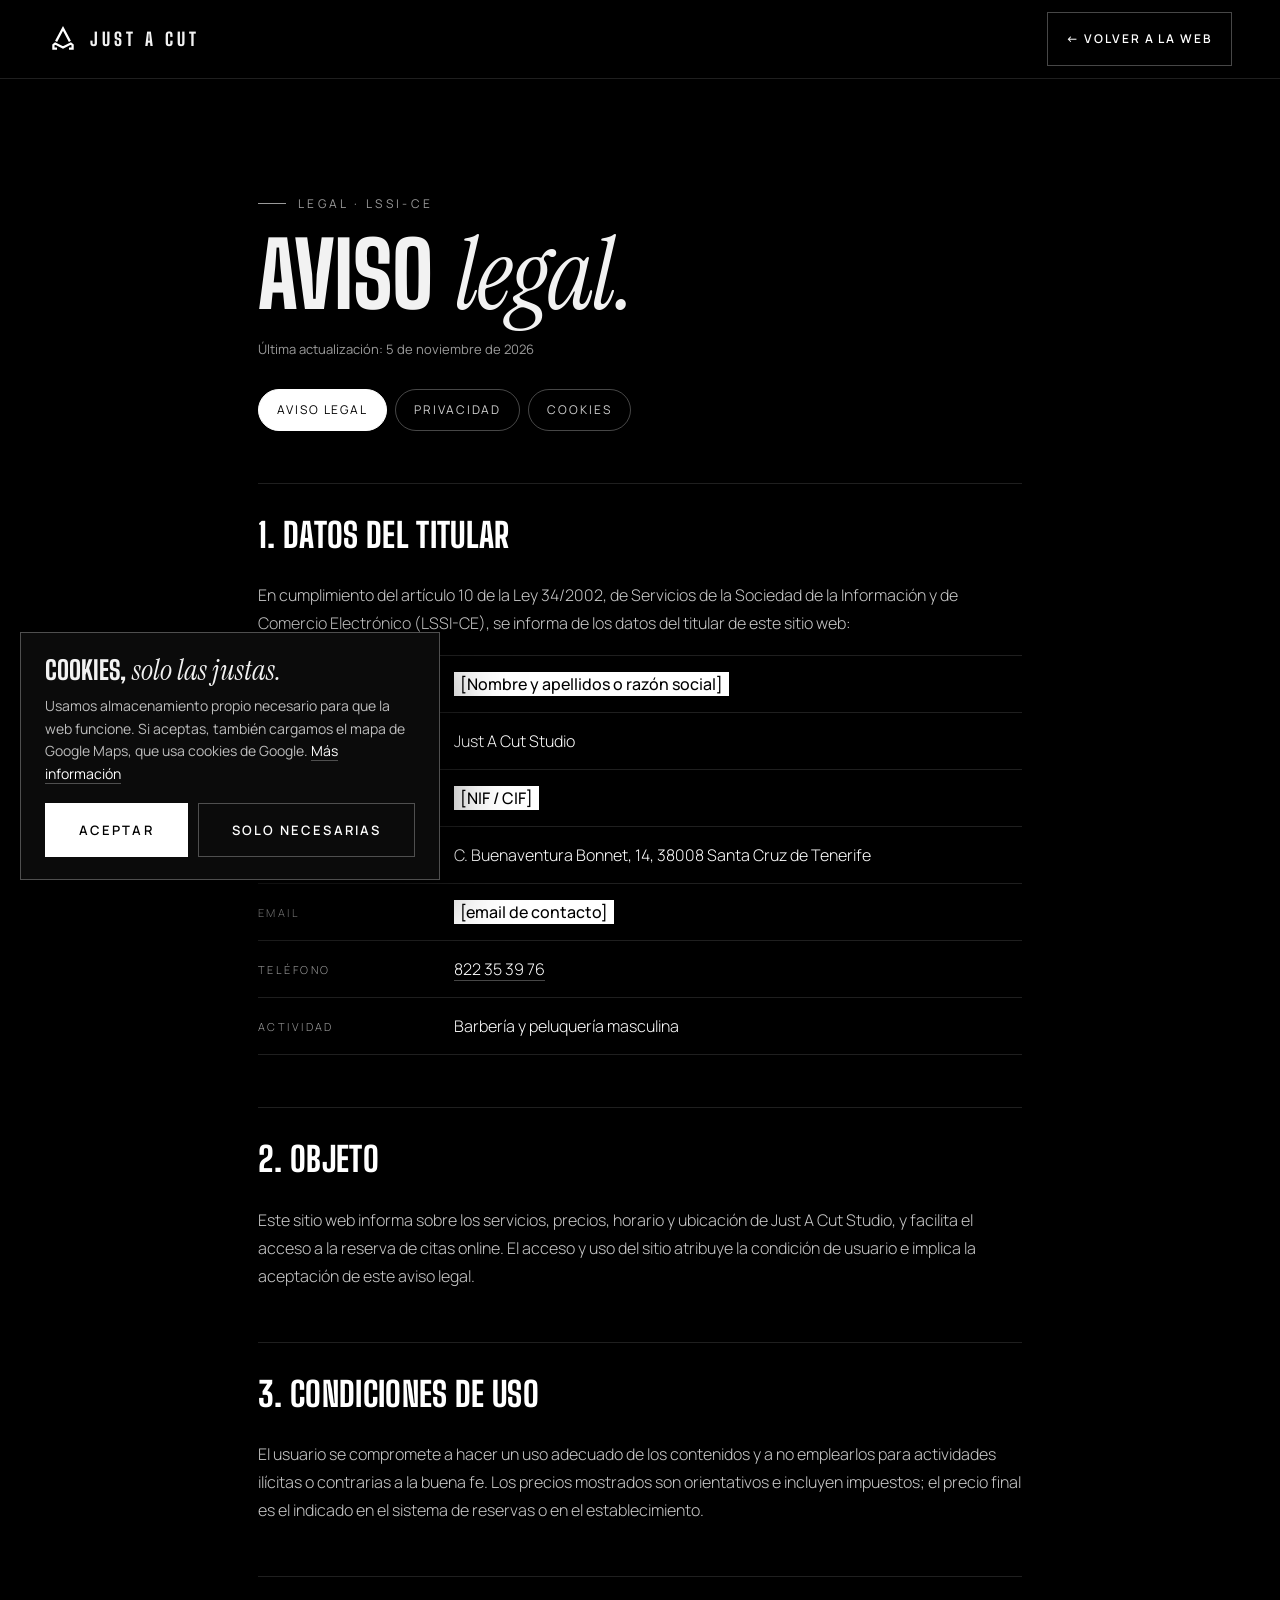
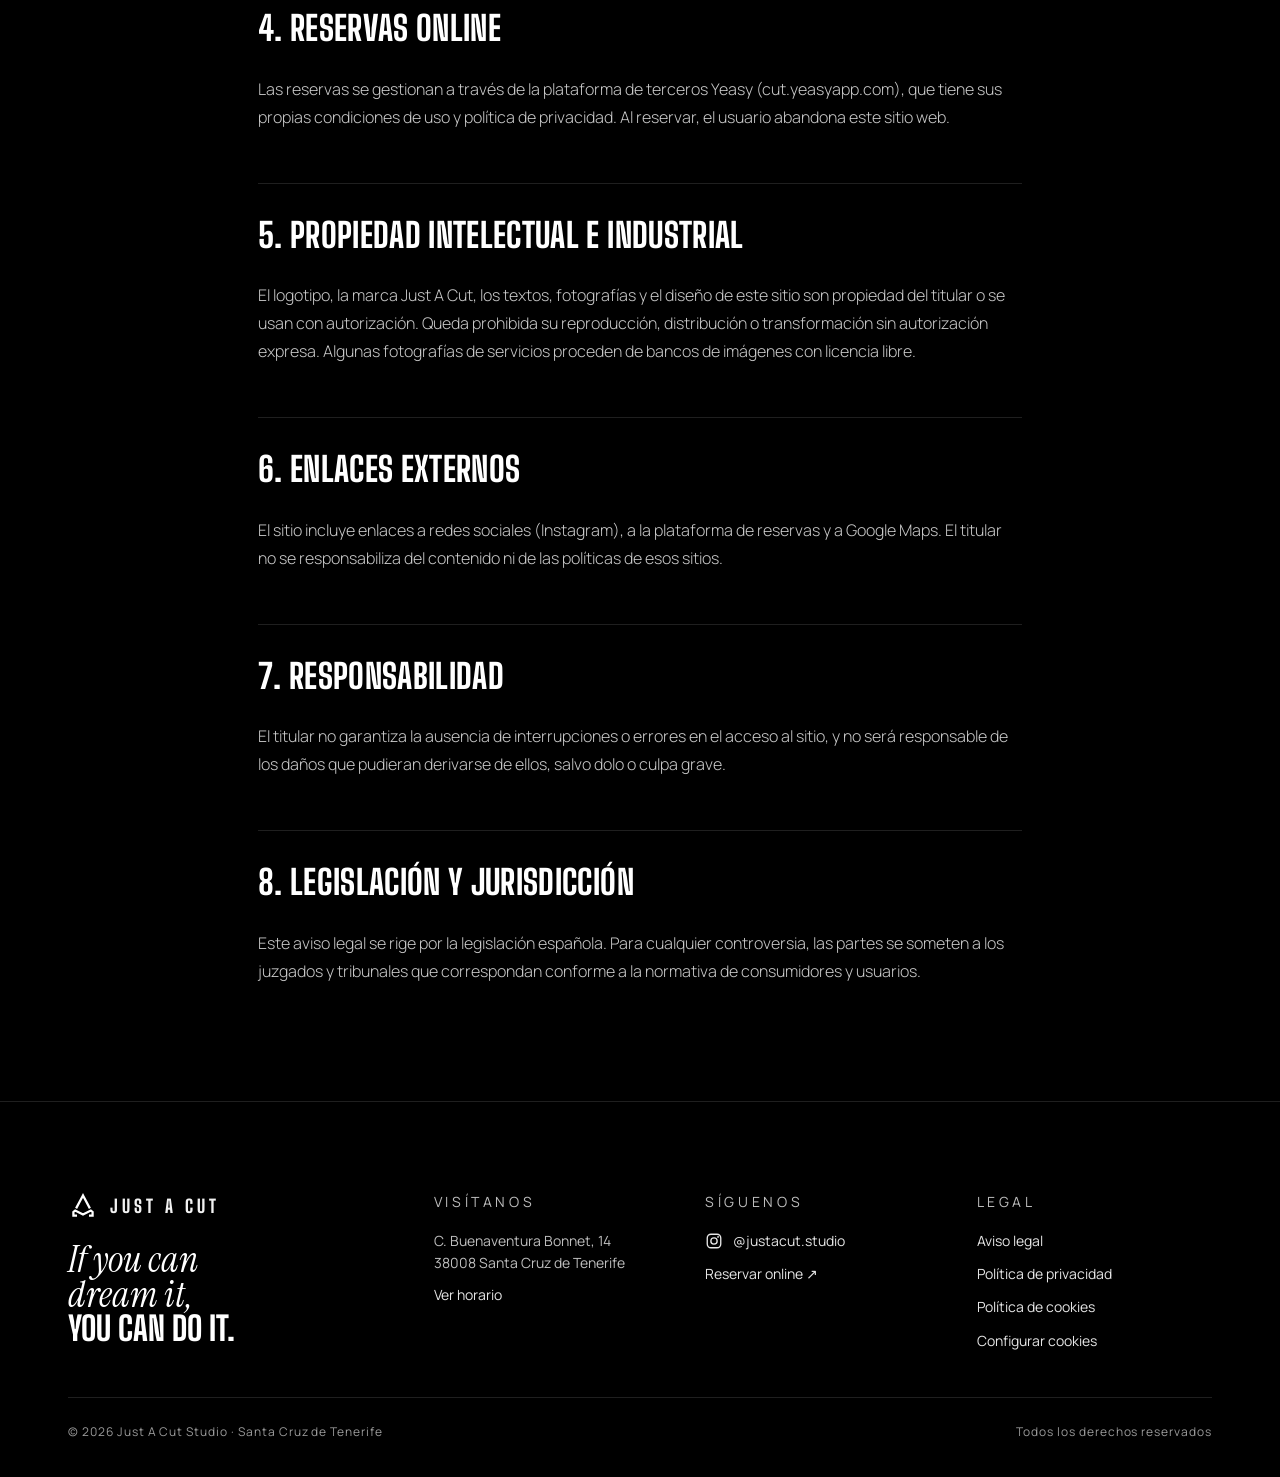
==== commit 1cef10ca: "Add shop phone number" ====
--- a/aviso-legal.html
+++ b/aviso-legal.html
@@ -37,7 +37,7 @@
   <div><dt>NIF / CIF</dt><dd><span class="ph">[NIF / CIF]</span></dd></div>
   <div><dt>Domicilio</dt><dd>C. Buenaventura Bonnet, 14, 38008 Santa Cruz de Tenerife</dd></div>
   <div><dt>Email</dt><dd><span class="ph">[email de contacto]</span></dd></div>
-  <div><dt>Teléfono</dt><dd><span class="ph">[teléfono]</span></dd></div>
+  <div><dt>Teléfono</dt><dd><a href="tel:+34822353976">822 35 39 76</a></dd></div>
   <div><dt>Actividad</dt><dd>Barbería y peluquería masculina</dd></div>
 </dl>
 <h2>2. Objeto</h2>
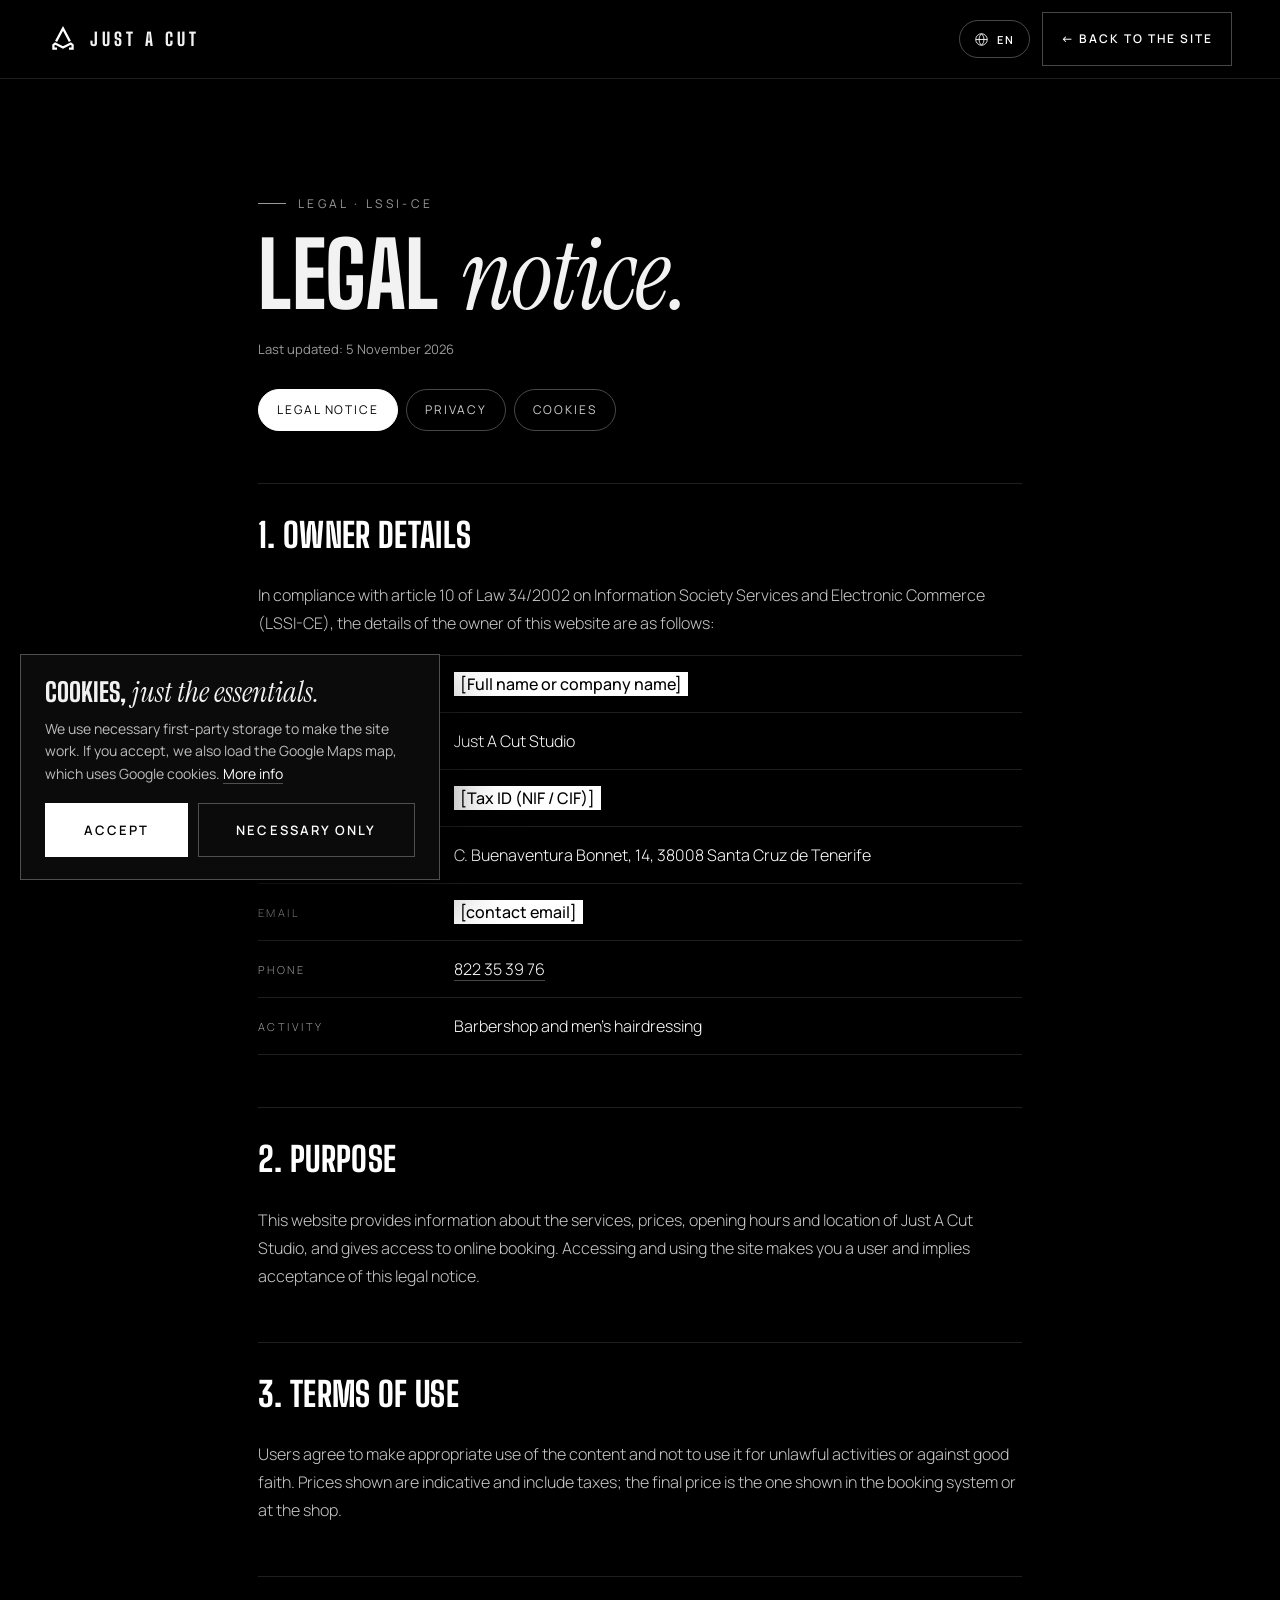
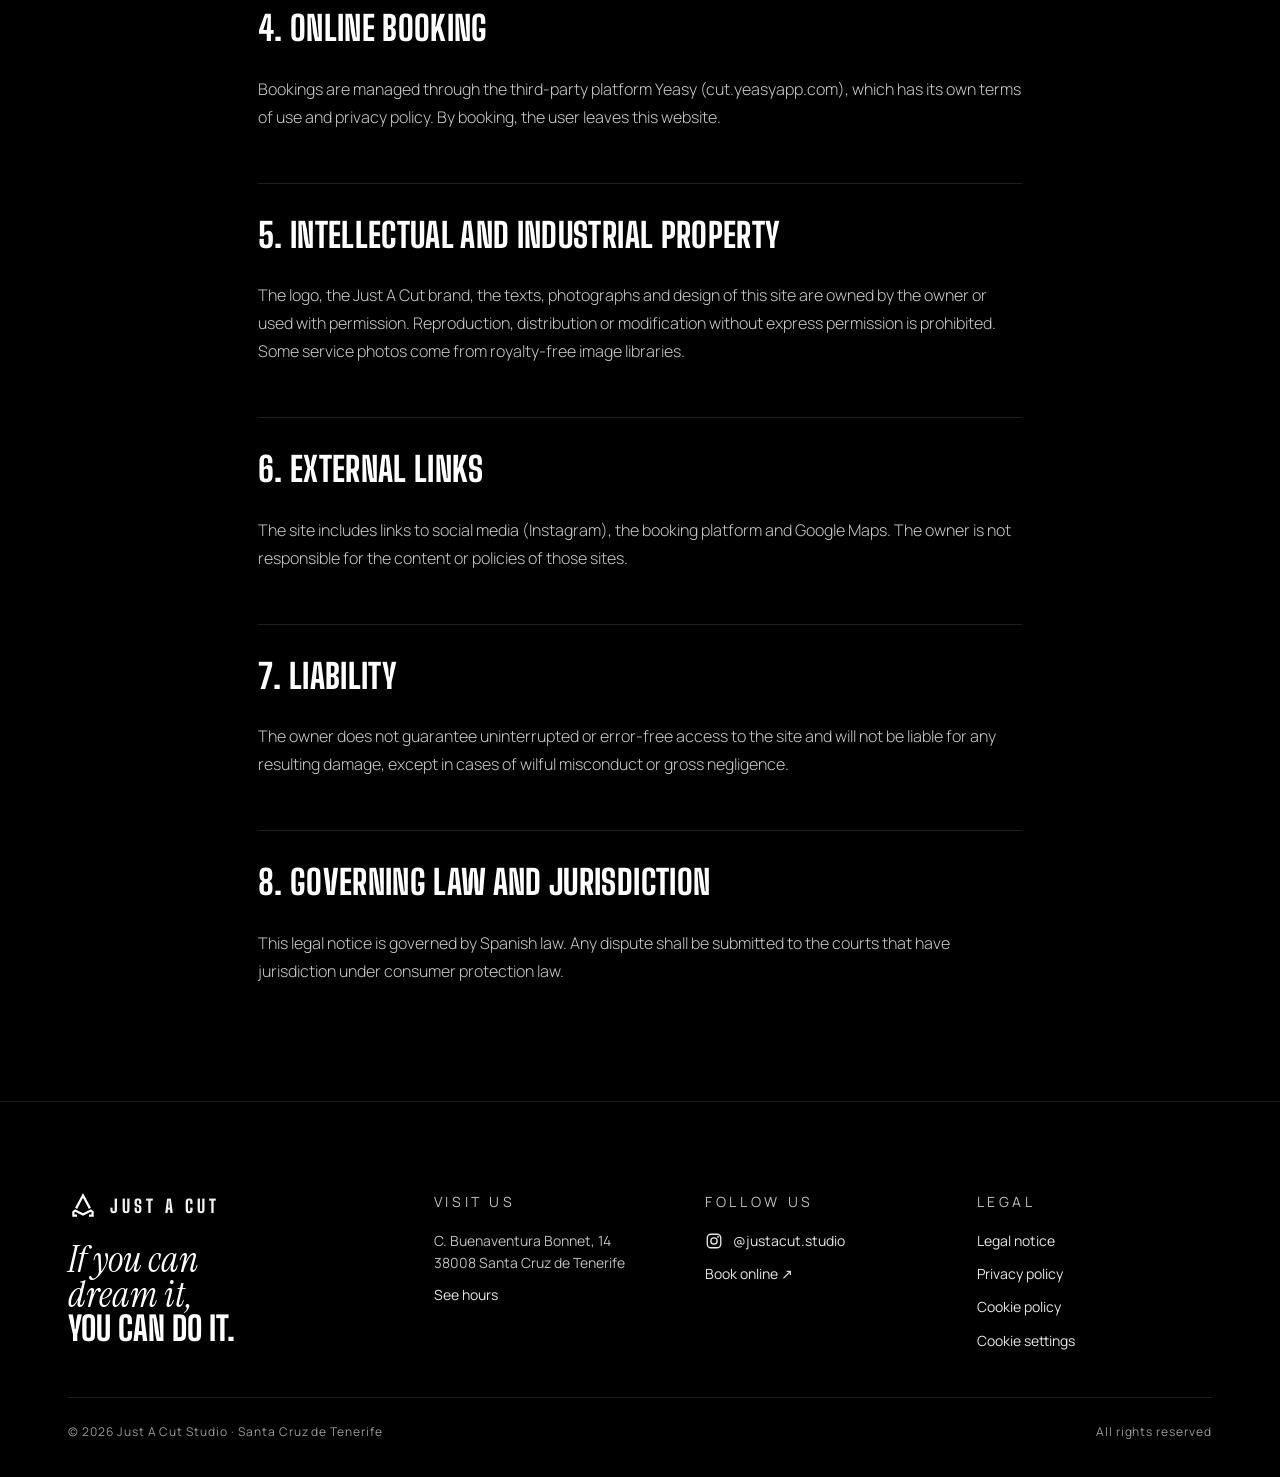
==== commit b194e8af: "Multilingual site: language selector, 7 translations (en, de, fr, it, pt, nl, ar with RTL)" ====
--- a/aviso-legal.html
+++ b/aviso-legal.html
@@ -6,6 +6,7 @@
   <title>Aviso legal · Just A Cut</title>
   <meta name="robots" content="noindex, follow">
   <meta name="theme-color" content="#000000">
+  <script src="i18n.js"></script>
   <link rel="icon" href="assets/logo.svg" type="image/svg+xml">
   <link rel="preconnect" href="https://fonts.googleapis.com">
   <link rel="preconnect" href="https://fonts.gstatic.com" crossorigin>
@@ -15,7 +16,7 @@
 <body class="legal-page is-ready">
   <header class="nav is-scrolled legal-nav">
     <a href="index.html" class="nav-brand"><img src="assets/logo.svg" alt="" width="30" height="30"><span>JUST A CUT</span></a>
-    <a href="index.html" class="btn btn-ghost legal-back">← Volver a la web</a>
+    <span class="legal-actions"><span data-lang-slot></span><a href="index.html" class="btn btn-ghost legal-back">← Volver a la web</a></span>
   </header>
   <main class="legal">
     <div class="container legal-wrap">
--- a/styles.css
+++ b/styles.css
@@ -1021,3 +1021,54 @@
 .story-item p { margin: 10px 0 0; color: #bdbdbd; font-weight: 300; line-height: 1.6; }
 .story-item:nth-child(2) { margin-top: 60px; }
 @media (max-width: 760px) { .story-list { grid-template-columns: 1fr; } .story-item:nth-child(2) { margin-top: 0; } }
+
+/* =========================================================
+   IDIOMAS
+   ========================================================= */
+html.i18n-wait body { opacity: 0; }
+body { transition: opacity .35s ease; }
+.nav-links { margin-inline-start: auto; }
+.lang { position: relative; z-index: 3; margin-inline-start: 28px; }
+.lang-btn {
+  display: inline-flex; align-items: center; gap: 8px; height: 38px; padding: 0 14px;
+  background: transparent; color: #fff; border: 1px solid var(--line-strong); border-radius: 999px;
+  font: 600 11px/1 var(--body); letter-spacing: .2em; cursor: pointer;
+  transition: background .3s, color .3s, border-color .3s;
+}
+.lang-btn:hover, .lang.is-open .lang-btn { background: #fff; color: #000; border-color: #fff; }
+.lang-menu {
+  position: absolute; top: calc(100% + 10px); inset-inline-end: 0; min-width: 200px; margin: 0; padding: 8px;
+  list-style: none; background: #000; border: 1px solid var(--line-strong);
+  opacity: 0; visibility: hidden; transform: translateY(-6px);
+  transition: opacity .3s var(--ease), transform .3s var(--ease), visibility .3s;
+}
+.lang.is-open .lang-menu { opacity: 1; visibility: visible; transform: none; }
+.lang-menu button {
+  width: 100%; display: flex; align-items: center; gap: 14px; padding: 11px 12px;
+  background: none; border: 0; color: #cfcfcf; cursor: pointer; text-align: start; font: 400 14px/1.2 var(--body);
+  transition: background .25s, color .25s;
+}
+.lang-menu button:hover { background: #fff; color: #000; }
+.lang-menu button[aria-current="true"] { color: #fff; }
+.lang-menu button[aria-current="true"] .lang-code::after { content: " •"; }
+.lang-code { font: 700 11px/1 var(--body); letter-spacing: .18em; width: 30px; opacity: .7; }
+.lang-menu button[lang="ar"] .lang-name { font-family: "Noto Sans Arabic", var(--body); }
+@media (max-width: 860px) {
+  .lang { margin-inline-start: auto; margin-inline-end: 6px; }
+  .lang-btn { height: 36px; padding: 0 12px; }
+}
+.legal-actions { display: flex; align-items: center; gap: 12px; }
+.legal-actions .lang { margin: 0; }
+@media (max-width: 520px) { .legal-back { padding: 10px 12px; font-size: 11px; } .legal-nav .nav-brand span { display: none; } }
+
+/* Árabe: tipografías con glifos árabes y sin espaciado entre letras */
+html[lang="ar"] {
+  --display: "Big Shoulders Display", "Noto Kufi Arabic", "Arial Narrow", sans-serif;
+  --body: "Manrope", "Noto Sans Arabic", system-ui, sans-serif;
+  --serif: "Instrument Serif", "Noto Kufi Arabic", serif;
+}
+html[lang="ar"] body *:not(.lang-code):not(.lang-btn):not(.nav-brand span) { letter-spacing: 0 !important; }
+html[lang="ar"] em, html[lang="ar"] .t-serif, html[lang="ar"] .cookie-title em { font-style: normal; }
+html[lang="ar"] .h2 .t-serif { font-weight: 500; }
+/* el logotipo y las marcas siempre de izquierda a derecha */
+html[dir="rtl"] .sign-row, html[dir="rtl"] .nav-brand, html[dir="rtl"] .intro { direction: ltr; }
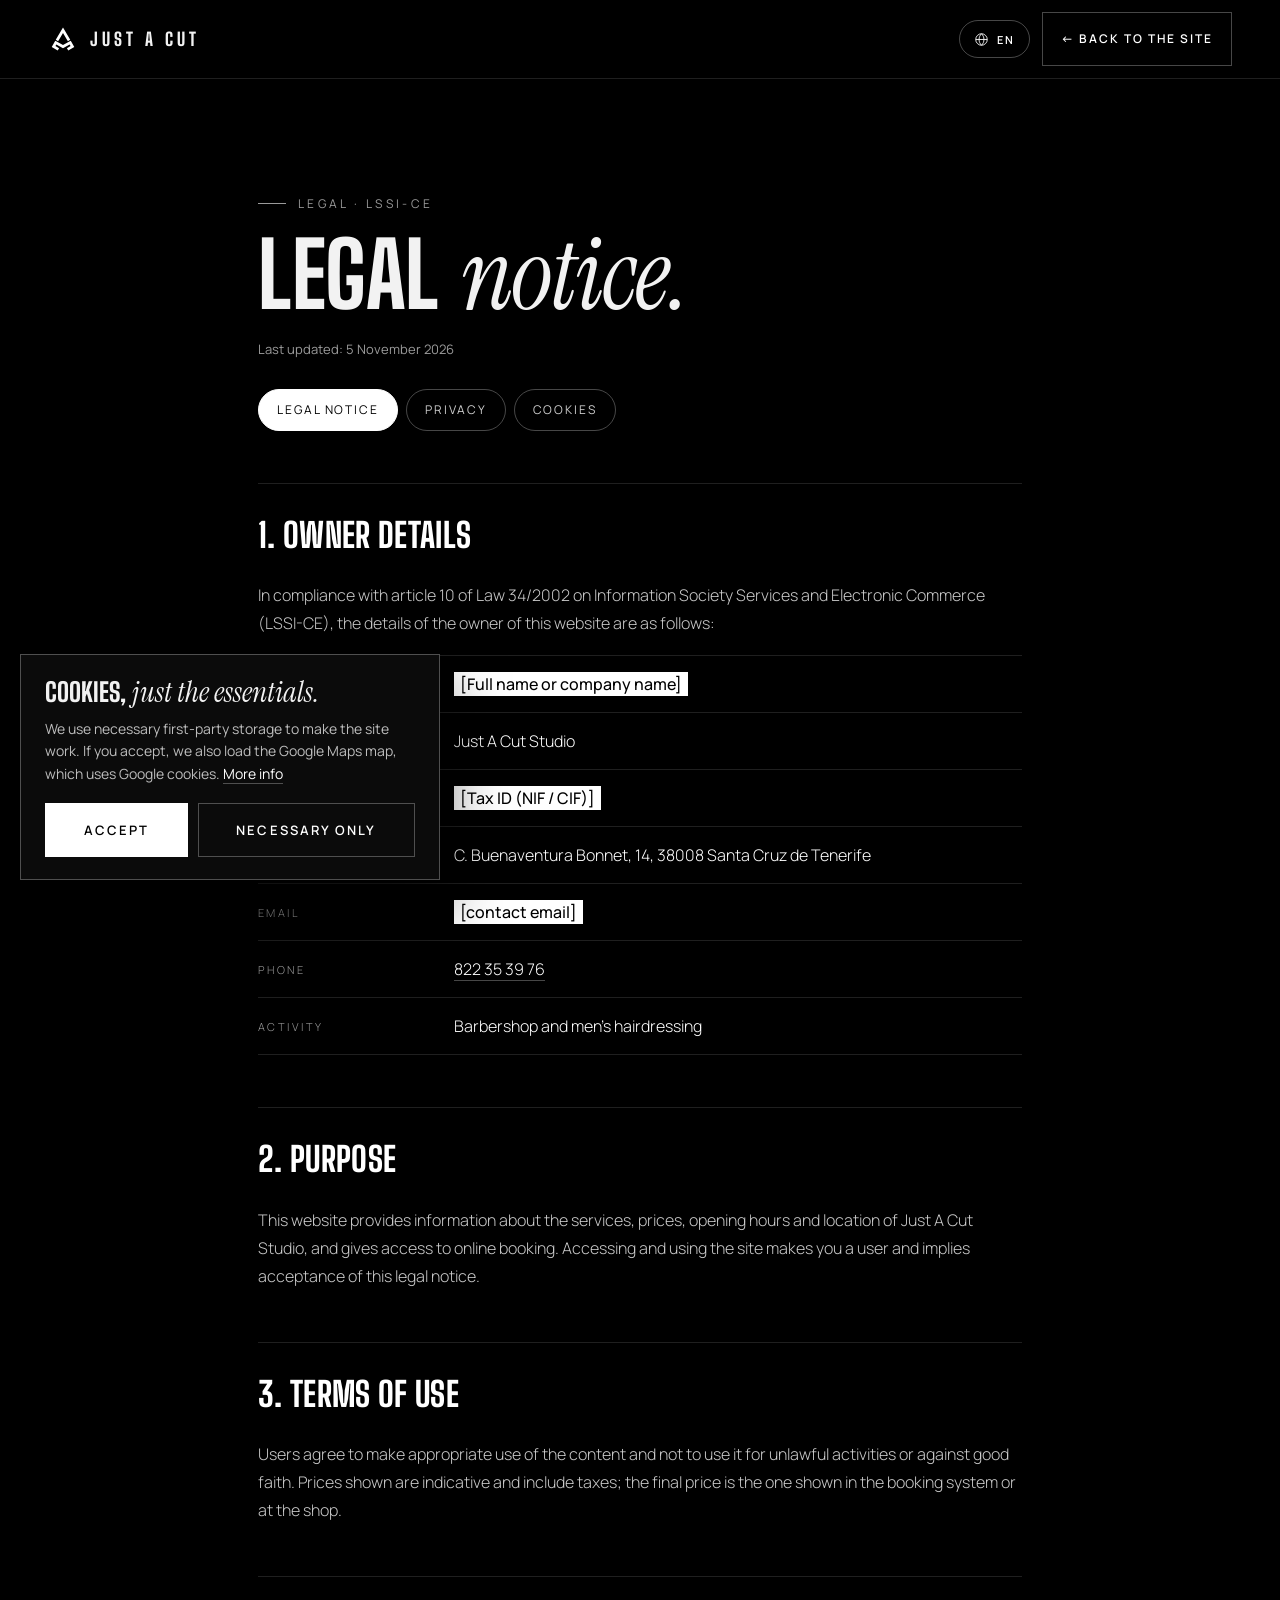
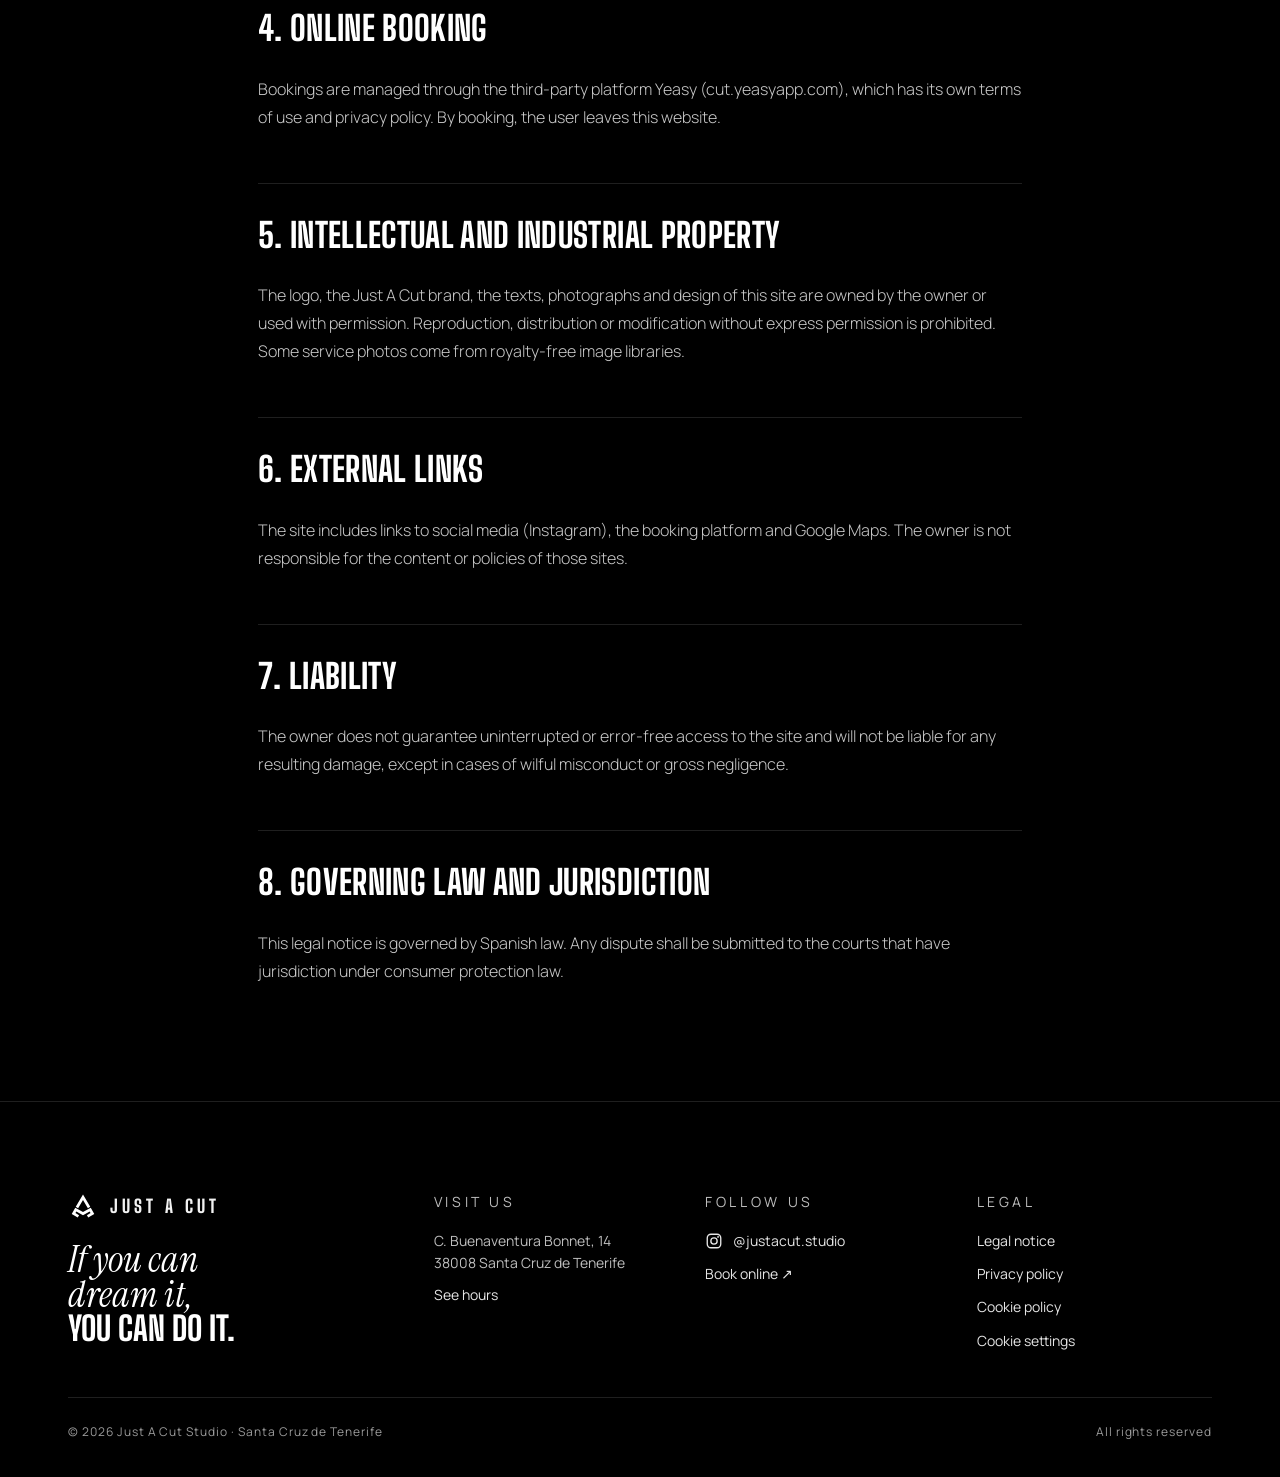
==== commit 1b8232ce: "Logo con su forma real en toda la web (cabecera, hero, capa, favicon, vista previa)" ====
--- a/aviso-legal.html
+++ b/aviso-legal.html
@@ -7,7 +7,8 @@
   <meta name="robots" content="noindex, follow">
   <meta name="theme-color" content="#000000">
   <script src="i18n.js"></script>
-  <link rel="icon" href="assets/logo.svg" type="image/svg+xml">
+  <link rel="icon" href="assets/favicon.svg" type="image/svg+xml">
+  <link rel="apple-touch-icon" href="assets/apple-touch-icon.png">
   <link rel="preconnect" href="https://fonts.googleapis.com">
   <link rel="preconnect" href="https://fonts.gstatic.com" crossorigin>
   <link href="https://fonts.googleapis.com/css2?family=Big+Shoulders+Display:wght@500;700;800;900&family=Instrument+Serif:ital@0;1&family=Manrope:wght@300;400;500;600&display=swap" rel="stylesheet">
--- a/styles.css
+++ b/styles.css
@@ -594,7 +594,7 @@
   line-height: .78; color: #fafafa;
   text-shadow: 0.006em 0.007em 0 #a0a0a0, 0.012em 0.015em 0 #8a8a8a, 0.018em 0.022em 0 #7b7b7b, 0.024em 0.030em 0 #6d6d6d, 0.030em 0.037em 0 #606060, 0.036em 0.045em 0 #545454, 0.042em 0.052em 0 #474747, 0.048em 0.060em 0 #3a3a3a, 0.054em 0.068em 0 #2b2b2b;
 }
-.sign-mono { width: 1.5em; height: auto; overflow: visible; margin: 0 -.13em; translate: 0 .1em; }
+.sign-mono { width: 1.28em; height: auto; overflow: visible; margin: 0 -.06em; translate: 0 .05em; }
 .sign-halo {
   position: absolute; left: 0; top: 50%; width: 100%; height: 160%; translate: 0 -50%;
   background: radial-gradient(ellipse 55% 50% at 45% 50%, rgba(255,255,255,.13), rgba(255,255,255,.04) 45%, transparent 70%);
@@ -1072,3 +1072,185 @@
 html[lang="ar"] .h2 .t-serif { font-weight: 500; }
 /* el logotipo y las marcas siempre de izquierda a derecha */
 html[dir="rtl"] .sign-row, html[dir="rtl"] .nav-brand, html[dir="rtl"] .intro { direction: ltr; }
+
+/* =========================================================
+   MÓVIL COMPACTO: menos scroll, todo más ajustado
+   ========================================================= */
+@media (max-width: 700px) {
+  .section { padding: 64px 0; }
+  .section-head { margin-bottom: 28px; }
+  .h2 { font-size: clamp(38px, 11vw, 52px); }
+
+  /* Servicios: nombre y precio en una línea, descripción y botón debajo */
+  .services-head { margin-bottom: 22px; }
+  .services-aside .btn { display: none; }
+  .services-aside p { margin-bottom: 0; }
+  .service-group { margin-top: 26px; padding-bottom: 8px; }
+  .service, .service:nth-child(n) {
+    grid-template-columns: 1fr auto; grid-template-areas: "name price" "desc cta";
+    gap: 6px 14px; padding: 16px 0; align-items: center;
+  }
+  .service-num, .service-thumb { display: none; }
+  .service > div { display: contents; }
+  .service h3 { grid-area: name; font-size: 26px; margin: 0; }
+  .service p { grid-area: desc; font-size: 13px; line-height: 1.45; }
+  .service-price { grid-area: price; font-size: 24px; }
+  .service-cta { grid-area: cta; padding: 8px 12px; font-size: 10px; align-self: end; white-space: nowrap; }
+  .service:hover h3 { transform: none; }
+  .note { margin-top: 18px; font-size: 12px; }
+
+  /* Quiénes somos: foto más baja y fichas de barbero en dos columnas */
+  .team-photo { max-width: 100%; padding: 0 0 12px 12px; }
+  .team-photo .tilt-inner { aspect-ratio: 4 / 3.4; }
+  .barbers { grid-template-columns: 1fr 1fr; gap: 10px; margin-bottom: 0; }
+  .barber { padding: 16px 14px 14px; }
+  .studio-cta { display: none; }
+  .team-stats { margin-bottom: 18px; }
+
+  /* Ali y Hamu: fotos en dos columnas, redes compactas */
+  .barber-grid { gap: 26px; }
+  .barber-media { padding: 0; display: grid; grid-template-columns: 1.25fr 1fr; gap: 8px; }
+  .barber-portrait, .barber-action { position: relative; width: auto; aspect-ratio: 4 / 5; border: 1px solid var(--line-strong); outline: 0; }
+  .barber-social { gap: 8px; margin-bottom: 18px; }
+  .barber-social a { padding: 11px 12px; gap: 0 10px; }
+  .barber-social em { font-size: 13px; }
+  .barber-cuts { margin-top: 28px; }
+  .shots.shots-row { grid-auto-columns: 42vw; gap: 8px; }
+
+  /* Historia: carrusel horizontal */
+  .story-list { display: grid; grid-auto-flow: column; grid-template-columns: none; grid-auto-columns: 74vw; gap: 12px; overflow-x: auto; scroll-snap-type: x mandatory; margin: 24px calc(var(--gutter) * -1) 0; padding: 0 var(--gutter) 10px; scrollbar-width: none; }
+  .story-list::-webkit-scrollbar { display: none; }
+  .story-item { scroll-snap-align: start; }
+  .story-item figure { aspect-ratio: 4 / 3; margin-bottom: 12px; }
+  .story-item p { font-size: 13px; }
+
+  /* Lema y experiencia */
+  .quote { padding: 72px 0; }
+
+  /* Galería: rejilla de 3 columnas y 9 fotos al principio */
+  .shots:not(.shots-row) { columns: auto; display: grid; grid-template-columns: repeat(3, 1fr); gap: 4px; }
+  .shots:not(.shots-row) .shot { margin: 0; aspect-ratio: 1; }
+  .shots:not(.shots-row) .shot-bw { height: 100%; object-fit: cover; }
+  .shots:not(.shots-row) .shot:nth-child(n+10) { display: none; }
+  .shots.show-all:not(.shots-row) .shot:nth-child(n+10) { display: block; }
+  .shot figcaption { display: none; }
+  .shots-foot { margin-top: 18px; gap: 8px; }
+
+  /* Reservar: la silla al lado del texto, pequeña */
+  .cta-band { padding-top: 64px; padding-bottom: 64px; }
+  .cta-chair { width: min(230px, 62vw); margin-top: 32px; }
+  .cta-chair figcaption { font-size: 18px; margin-top: 10px; }
+
+  /* Horario y ubicación: filas compactas y mapa más bajo */
+  .info > div { padding: 10px 0; }
+  .hours-row, .visit-hours .hours-row { grid-template-columns: 1fr auto auto; padding: 10px 8px; gap: 10px; }
+  .hours-day { font-size: 16px; }
+  .hours-time { grid-column: auto; font-size: 12.5px; text-align: end; }
+  .hours-today { grid-column: auto; grid-row: auto; }
+  .map-card { height: 240px; }
+
+  .barber-sec.is-flip .barber-media { padding: 0; }
+  .barber-sec .barber-action, .barber-sec.is-flip .barber-action { position: relative; left: auto; right: auto; aspect-ratio: auto; height: 100%; }
+  .cape-sec { min-height: 92svh; }
+  .map-off { top: 70px; }
+
+  /* Footer en dos columnas */
+  .footer-grid { grid-template-columns: 1fr 1fr; gap: 26px 18px; padding-bottom: 28px; }
+  .footer-brand { grid-column: 1 / -1; }
+}
+
+/* Móvil: botones en cápsula y reserva flotante */
+@media (max-width: 700px) {
+  .btn, .service-cta, .map-go, .cookie-box .btn, .barber-social a, .legal-back { border-radius: 999px; }
+  .btn { --h: 50px; padding: 0 26px; }
+  .service-cta { padding: 8px 14px; }
+  .barber-social a { padding: 10px 16px; }
+  .fab {
+    left: 50%; right: auto; width: min(300px, calc(100% - 64px)); height: 54px;
+    translate: -50% 0; border-radius: 999px; gap: 10px;
+    box-shadow: 0 14px 34px rgba(0,0,0,.65), 0 0 0 6px rgba(255,255,255,.08);
+  }
+}
+
+/* =========================================================
+   TABLETS (iPad vertical y horizontal)
+   ========================================================= */
+@media (min-width: 701px) and (max-width: 1024px) {
+  .section { padding: 96px 0; }
+  .section-head { margin-bottom: 44px; }
+  .cta-band { padding-top: 110px; padding-bottom: 110px; }
+  .quote { padding: 110px 0; }
+}
+/* Vertical: fotos de Ali y Hamu en paralelo en vez de una encima de otra */
+@media (min-width: 701px) and (max-width: 860px) {
+  .barber-grid { gap: 40px; }
+  .barber-media, .barber-sec.is-flip .barber-media { padding: 0; display: grid; grid-template-columns: 1.3fr 1fr; gap: 14px; max-width: 640px; }
+  .barber-sec .barber-action, .barber-sec.is-flip .barber-action { position: relative; left: auto; right: auto; width: auto; aspect-ratio: auto; height: 100%; border: 1px solid var(--line-strong); outline: 0; }
+  .team-photo { max-width: 520px; }
+  .cape-sec { min-height: 78vh; }
+  .shots.shots-row { grid-auto-columns: 30vw; }
+  .story-item:nth-child(2) { margin-top: 36px; }
+  .map-card { height: 380px; }
+}
+/* Pantallas táctiles hasta tablet: botones en cápsula y reserva flotante */
+@media (hover: none) and (max-width: 1024px) {
+  .btn, .service-cta, .map-go, .cookie-box .btn, .barber-social a, .legal-back { border-radius: 999px; }
+}
+@media (hover: none) and (min-width: 701px) and (max-width: 1024px) {
+  .fab {
+    display: flex; left: 50%; right: auto; width: 320px; height: 56px; translate: -50% 0; border-radius: 999px;
+    bottom: max(24px, env(safe-area-inset-bottom));
+    box-shadow: 0 14px 34px rgba(0,0,0,.65), 0 0 0 6px rgba(255,255,255,.08);
+  }
+  .footer { padding-bottom: 110px; }
+}
+/* Tablets: galería en rejilla de 4 columnas, 12 fotos al principio */
+@media (min-width: 701px) and (max-width: 1024px) {
+  .shots:not(.shots-row) { columns: auto; display: grid; grid-template-columns: repeat(4, 1fr); gap: 8px; }
+  .shots:not(.shots-row) .shot { margin: 0; aspect-ratio: 4 / 5; }
+  .shots:not(.shots-row) .shot-bw { height: 100%; object-fit: cover; }
+}
+
+/* Menú móvil: lista ordenada, alineada a la izquierda, con datos de contacto abajo */
+.nav-extra { display: none; }
+@media (max-width: 860px) {
+  .nav-links {
+    justify-content: flex-start; align-items: stretch; gap: 0;
+    padding: calc(96px + env(safe-area-inset-top)) var(--gutter) calc(28px + env(safe-area-inset-bottom));
+    counter-reset: nav; overflow-y: auto;
+  }
+  .nav-links a:not(.btn):not(.nav-extra a) {
+    counter-increment: nav; display: flex; align-items: center; gap: 18px;
+    padding: 18px 0; border-bottom: 1px solid var(--line);
+    font-size: clamp(26px, 7.4vw, 34px); letter-spacing: .02em; line-height: 1; text-transform: uppercase;
+    opacity: 0; transform: translateY(14px); transition: opacity .5s var(--ease), transform .6s var(--ease);
+  }
+  .nav-links a:not(.btn):not(.nav-extra a):first-child { border-top: 1px solid var(--line); }
+  .nav-links a:not(.btn):not(.nav-extra a)::before {
+    content: counter(nav, decimal-leading-zero); font-family: var(--body); font-size: 11px; font-weight: 500;
+    letter-spacing: .2em; color: var(--muted); width: 26px; flex: none;
+  }
+  .nav-links a:not(.btn):not(.nav-extra a)::after {
+    content: "→"; position: static; height: auto; background: none; transform: none;
+    margin-inline-start: auto; font-family: var(--body); font-size: 18px; font-weight: 300; color: var(--muted);
+  }
+  html[dir="rtl"] .nav-links a:not(.btn):not(.nav-extra a)::after { content: "←"; }
+  .nav-links .btn { margin-top: 28px; width: 100%; --h: 54px; border-radius: 999px; opacity: 0; transition: opacity .5s var(--ease) .3s; }
+  .nav-extra {
+    display: grid; grid-template-columns: 1fr 1fr; gap: 18px 16px; margin-top: auto; padding-top: 28px;
+    opacity: 0; transition: opacity .5s var(--ease) .35s;
+  }
+  .nav-links .nav-extra a { display: flex; flex-direction: column; gap: 6px; padding: 0; font-family: var(--body); font-size: 15px; font-weight: 400; letter-spacing: .02em; text-transform: none; color: #fff; }
+  .nav-links .nav-extra a::after { display: none; }
+  .nav-links .btn { flex: none; }
+  .nav-extra span { font-size: 10px; letter-spacing: .24em; text-transform: uppercase; color: var(--muted); }
+  .nav-extra p { grid-column: 1 / -1; margin: 0; font-size: 13px; color: var(--muted); }
+  .nav-links.is-open a:not(.btn):not(.nav-extra a) { opacity: 1; transform: none; }
+  .nav-links.is-open a:nth-child(1) { transition-delay: .12s; }
+  .nav-links.is-open a:nth-child(2) { transition-delay: .17s; }
+  .nav-links.is-open a:nth-child(3) { transition-delay: .22s; }
+  .nav-links.is-open a:nth-child(4) { transition-delay: .27s; }
+  .nav-links.is-open .btn, .nav-links.is-open .nav-extra { opacity: 1; }
+  html.menu-open .pole-rail, html.menu-open .fab { opacity: 0 !important; visibility: hidden; pointer-events: none; }
+  html.menu-open .nav { z-index: 95; }
+}
